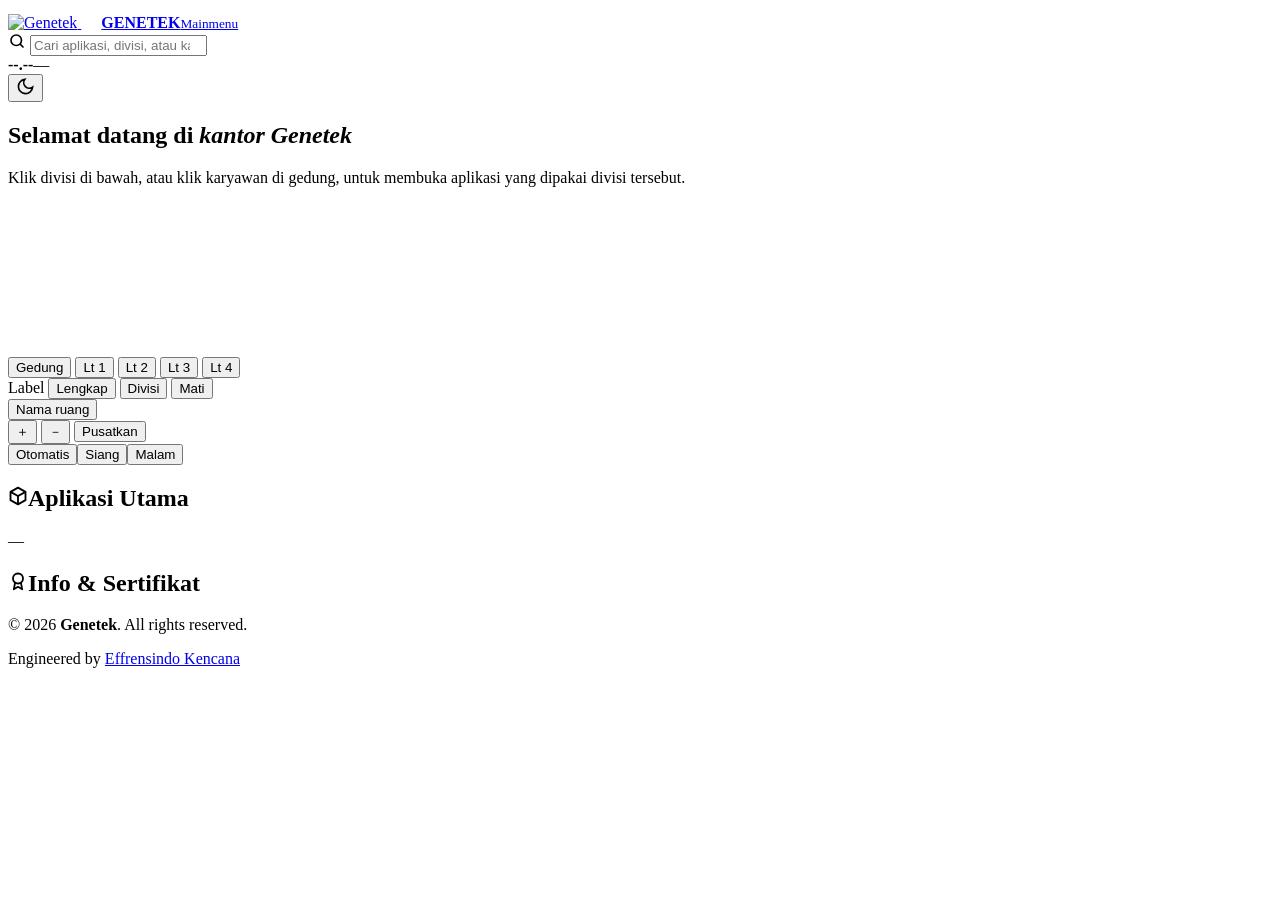
==== index.html @ 6c66f210 "Update index.html" ====
<!DOCTYPE html>
<html lang="id">
<head>
  <meta charset="UTF-8">
  <meta name="viewport" content="width=device-width, initial-scale=1, viewport-fit=cover">
  <title>Mainmenu Genetek</title>
  <script>try{var t=localStorage.getItem("gt-theme");if(t==="dark"||t==="light")document.documentElement.dataset.theme=t}catch(e){}</script>
  <link rel="preconnect" href="https://fonts.googleapis.com">
  <link rel="preconnect" href="https://fonts.gstatic.com" crossorigin>
  <link rel="stylesheet" href="https://fonts.googleapis.com/css2?family=Unbounded:wght@500;700&family=Manrope:wght@400;500;600;700;800&family=JetBrains+Mono:wght@500;700&display=swap">
  <link rel="stylesheet" href="/assets/app.css">
</head>
<body data-mode="public">
<div class="bgfx" aria-hidden="true"></div>
<header class="topbar">
  <div class="tbar">
    <a class="brand" id="brand" href="/" aria-label="Genetek">
      <span class="logo"><img src="https://i.imgur.com/XjT4AO0.png" alt="Genetek" onerror="document.getElementById('brand').classList.add('nologo')"></span>
      <span class="wm"><span class="mk"><svg width="20" height="20" viewBox="0 0 24 24" fill="none" stroke="#fff" stroke-width="2.4" stroke-linecap="round"><path d="M20 8.5A8.5 8.5 0 1 0 20.5 13H13"/></svg></span><span><b>GENETEK</b><small>Mainmenu</small></span></span>
    </a>
    <div class="search">
      <svg width="18" height="18" viewBox="0 0 24 24" fill="none" stroke="currentColor" stroke-width="2.2" stroke-linecap="round"><circle cx="11" cy="11" r="7"/><path d="m20 20-3.5-3.5"/></svg>
      <input id="gsearch" type="search" placeholder="Cari aplikasi, divisi, atau karyawan…" autocomplete="off" aria-label="Cari aplikasi, divisi, atau karyawan">
      <div class="sres" id="gres" hidden></div>
    </div>
    <div class="tools">
      <div class="clk"><b id="clockTime">--.--</b><span id="clockDay">—</span><i class="sun" id="sun"></i></div>
      <button class="tool" id="themeBtn" type="button" aria-label="Ganti mode gelap atau terang" title="Ganti mode gelap/terang"><svg width="19" height="19" viewBox="0 0 24 24" fill="none" stroke="currentColor" stroke-width="2.1" stroke-linecap="round"><path d="M21 12.8A9 9 0 1 1 11.2 3a7 7 0 0 0 9.8 9.8Z"/></svg></button>
    </div>
  </div>
</header>

<div class="wrap" id="top">
  <section class="hero">
    <div><h1>Selamat datang di <em>kantor Genetek</em></h1><p>Klik divisi di bawah, atau klik karyawan di gedung, untuk membuka aplikasi yang dipakai divisi tersebut.</p></div>
    <span class="mode" id="mode" hidden>Menghubungkan…</span>
  </section>

  <nav class="divbar" id="divbar" aria-label="Divisi dan aplikasinya"></nav>

  <div class="kpis" id="kpis"></div>

  <div class="main solo">
    <div class="stage" id="stage">
      <canvas id="cv" aria-label="Gedung kantor 4 lantai. Klik karyawan atau divisi untuk membuka aplikasinya."></canvas>
      <div class="hud tl">
        <div class="seg" role="group" aria-label="Lantai" id="floorSeg">
          <button data-view="out" aria-pressed="false">Gedung</button>
          <button data-view="0" aria-pressed="true">Lt 1</button>
          <button data-view="1" aria-pressed="false">Lt 2</button>
          <button data-view="2" aria-pressed="false">Lt 3</button>
          <button data-view="3" aria-pressed="false">Lt 4</button>
        </div>
        <span class="spacer"></span>
        <div class="seg" role="group" aria-label="Label di atas kepala" id="labelSeg">
          <span class="lbl">Label</span>
          <button data-lab="full" aria-pressed="true">Lengkap</button>
          <button data-lab="div" aria-pressed="false">Divisi</button>
          <button data-lab="off" aria-pressed="false">Mati</button>
        </div>
        <button class="hudbtn" id="plaqBtn" aria-pressed="true">Nama ruang</button>
      </div>
      <div class="follow" id="follow" hidden></div>
      <div class="hub" id="hub" hidden></div>
      <div class="hud bl">
        <button class="hudbtn" id="zin" aria-label="Perbesar">＋</button>
        <button class="hudbtn" id="zout" aria-label="Perkecil">－</button>
        <button class="hudbtn" id="zfit">Pusatkan</button>
        <span class="spacer"></span>
        <div class="seg" role="group" aria-label="Waktu" id="daySeg"><button data-day="auto" aria-pressed="true">Otomatis</button><button data-day="day" aria-pressed="false">Siang</button><button data-day="night" aria-pressed="false">Malam</button></div>
      </div>
      <div class="tip" id="tip" hidden></div>
    </div>

  </div>

  <section class="apps" id="apps">
    <div class="sec-head"><h2><span class="i"><svg width="20" height="20" viewBox="0 0 24 24" fill="none" stroke="currentColor" stroke-width="2.2" stroke-linejoin="round"><path d="m12 2 9 5v10l-9 5-9-5V7z"/><path d="m3 7 9 5 9-5M12 12v10"/></svg></span>Aplikasi Utama</h2><span class="count" id="appCount">—</span></div>
    <div class="afilter" id="afilter" role="group" aria-label="Saring aplikasi per divisi"></div>
    <div class="apps-grid" id="appsGrid"></div>
  </section>

  <section class="apps" aria-label="Info dan sertifikat">
    <div class="sec-head"><h2><span class="i"><svg width="20" height="20" viewBox="0 0 24 24" fill="none" stroke="currentColor" stroke-width="2.2" stroke-linecap="round" stroke-linejoin="round"><circle cx="12" cy="9" r="6"/><path d="m8.5 14-1.5 8 5-3 5 3-1.5-8"/></svg></span>Info & Sertifikat</h2></div>
    <div class="info" id="info"></div>
  </section>

  <footer>
    <p>&copy; 2026 <b>Genetek</b>. All rights reserved.</p>
    <p>Engineered by <a href="https://effrensindokencana.com" target="_blank" rel="noopener">Effrensindo Kencana</a></p>
  </footer>
</div>
<div class="toast" id="toast" hidden></div>

  <script type="module" src="/assets/firebase.js"></script>
  <script src="/assets/app.js" defer></script>
</body>
</html>
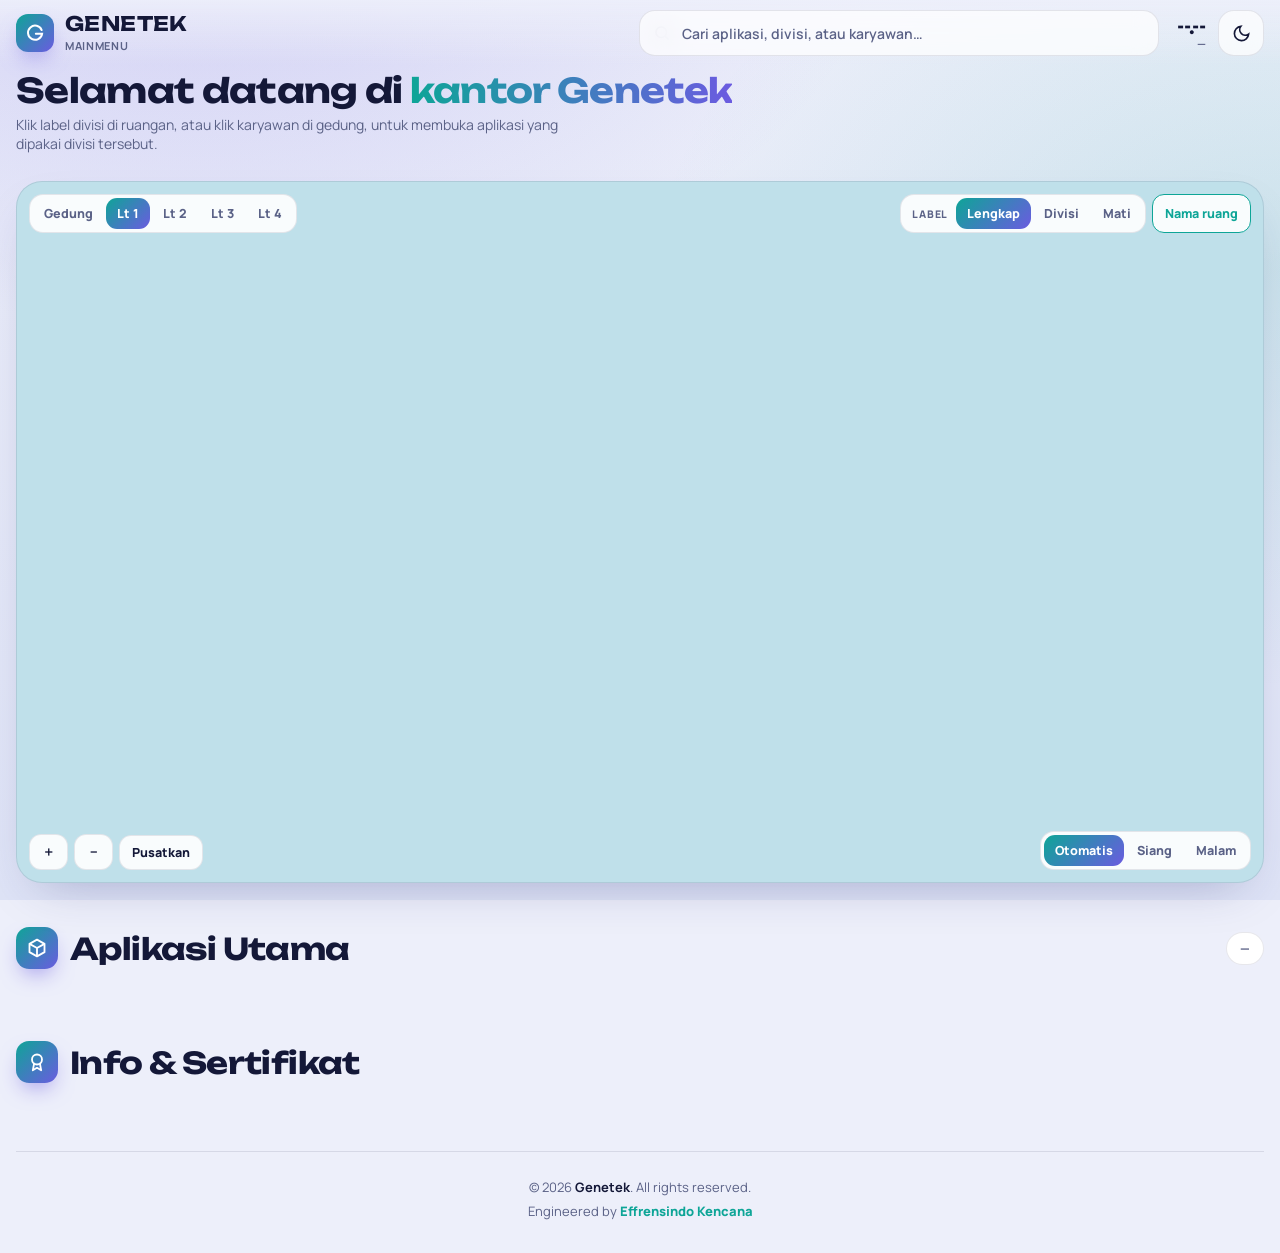
==== commit a85b86af: "Update index.html" ====
--- a/index.html
+++ b/index.html
@@ -32,11 +32,9 @@
 
 <div class="wrap" id="top">
   <section class="hero">
-    <div><h1>Selamat datang di <em>kantor Genetek</em></h1><p>Klik divisi di bawah, atau klik karyawan di gedung, untuk membuka aplikasi yang dipakai divisi tersebut.</p></div>
+    <div><h1>Selamat datang di <em>kantor Genetek</em></h1><p>Klik label divisi di ruangan, atau klik karyawan di gedung, untuk membuka aplikasi yang dipakai divisi tersebut.</p></div>
     <span class="mode" id="mode" hidden>Menghubungkan…</span>
   </section>
-
-  <nav class="divbar" id="divbar" aria-label="Divisi dan aplikasinya"></nav>
 
   <div class="kpis" id="kpis"></div>
 
--- a/assets/app.css
+++ b/assets/app.css
@@ -0,0 +1,282 @@
+/* Mainmenu Genetek — gaya bersama untuk / dan /admin.
+   Layout: Genetek main menu — sticky glass topbar, 3D office dashboard (stage + management panel), division app hub inside the stage, apps grouped by division, info cards, footer. Dark-first (Orbit theme). */
+:root{
+  --bg:#090D20; --bg-2:#10163A; --panel:#131937; --panel-2:#1C2348; --glass:rgba(255,255,255,.05); --glass-2:rgba(255,255,255,.08);
+  --line:rgba(255,255,255,.09); --ink:#EEF0FF; --muted:#99A0C8; --teal:#2BD9CA; --violet:#8F80FA;
+  --accent:#2BD9CA; --accent-ink:#04201d; --ok:#4cd98a; --warn:#f5b54a; --bad:#ff7a6b; --info:#7fa8ff;
+  --hud:rgba(19,25,55,.86); --shadow:0 24px 60px -24px rgba(0,0,0,.8);
+  --f-display:"Unbounded","Segoe UI",system-ui,sans-serif; --f-body:"Manrope","Segoe UI",system-ui,sans-serif; --f-mono:"JetBrains Mono",ui-monospace,Menlo,Consolas,monospace;
+  color-scheme:dark;
+}
+@media (prefers-color-scheme:light){:root:not([data-theme="dark"]){
+  --bg:#EDEFFA; --bg-2:#DEE3F6; --panel:#FFFFFF; --panel-2:#E7EAF7; --glass:rgba(255,255,255,.72); --glass-2:rgba(255,255,255,.9);
+  --line:rgba(20,24,60,.10); --ink:#141838; --muted:#5B6287; --teal:#0EA597; --violet:#6B5BE0;
+  --accent:#0EA597; --accent-ink:#ffffff; --ok:#2b8f4a; --warn:#b86f05; --bad:#c8402f; --info:#2f6fd6;
+  --hud:rgba(255,255,255,.9); --shadow:0 20px 50px -24px rgba(40,44,110,.35); color-scheme:light}}
+:root[data-theme="light"]{
+  --bg:#EDEFFA; --bg-2:#DEE3F6; --panel:#FFFFFF; --panel-2:#E7EAF7; --glass:rgba(255,255,255,.72); --glass-2:rgba(255,255,255,.9);
+  --line:rgba(20,24,60,.10); --ink:#141838; --muted:#5B6287; --teal:#0EA597; --violet:#6B5BE0;
+  --accent:#0EA597; --accent-ink:#ffffff; --ok:#2b8f4a; --warn:#b86f05; --bad:#c8402f; --info:#2f6fd6;
+  --hud:rgba(255,255,255,.9); --shadow:0 20px 50px -24px rgba(40,44,110,.35); color-scheme:light}
+*{box-sizing:border-box}
+html,body{margin:0}
+[hidden]{display:none!important}
+body{background:var(--bg);color:var(--ink);font-family:var(--f-body);font-size:14px;padding-inline:16px;padding-block:0 0}
+.bgfx{position:fixed;inset:0;z-index:-1;pointer-events:none;background:radial-gradient(1000px 600px at 15% -10%,color-mix(in srgb,var(--violet) 22%,transparent),transparent 70%),radial-gradient(900px 600px at 100% 30%,color-mix(in srgb,var(--teal) 14%,transparent),transparent 70%),linear-gradient(180deg,var(--bg),var(--bg-2))}
+.wrap{max-width:1440px;margin:0 auto;display:flex;flex-direction:column;gap:14px}
+button{font:inherit;color:inherit}
+:focus-visible{outline:2px solid var(--teal);outline-offset:3px}
+
+/* topbar */
+.topbar{position:sticky;top:env(safe-area-inset-top,0px);z-index:40;margin-inline:-16px;padding:10px 16px;background:linear-gradient(180deg,color-mix(in srgb,var(--bg) 92%,transparent),color-mix(in srgb,var(--bg) 0%,transparent))}
+.tbar{max-width:1440px;margin:0 auto;display:flex;align-items:center;gap:14px}
+.brand{display:flex;align-items:center;gap:11px;text-decoration:none;color:inherit;flex:none}
+.brand .mk{width:38px;height:38px;border-radius:12px;display:grid;place-items:center;background:linear-gradient(135deg,var(--teal),var(--violet));box-shadow:0 10px 24px -10px var(--violet)}
+.brand b{font-family:var(--f-display);font-weight:700;font-size:20px;letter-spacing:.02em;line-height:1}
+.brand small{display:block;font-size:11px;color:var(--muted);font-weight:700;letter-spacing:.06em;text-transform:uppercase;margin-top:3px}
+.search{position:relative;flex:1;max-width:520px;margin-left:auto}
+.search input{width:100%;height:46px;border-radius:16px;border:1px solid var(--line);background:var(--glass);backdrop-filter:blur(12px);-webkit-backdrop-filter:blur(12px);color:var(--ink);font:600 14px var(--f-body);padding:0 14px 0 42px}
+.search input::placeholder{color:var(--muted)}
+.search svg{position:absolute;left:14px;top:14px;color:var(--muted)}
+.sres{position:absolute;left:0;right:0;top:52px;background:var(--panel);border:1px solid var(--line);border-radius:18px;box-shadow:var(--shadow);padding:8px;max-height:min(70vh,460px);overflow:auto;z-index:50}
+.sres .grp{font:800 10.5px var(--f-body);letter-spacing:.08em;text-transform:uppercase;color:var(--muted);padding:8px 10px 4px}
+.sres a,.sres button{display:flex;align-items:center;gap:10px;width:100%;padding:9px 10px;border-radius:12px;text-decoration:none;color:var(--ink);background:transparent;border:0;cursor:pointer;text-align:left}
+.sres a:hover,.sres button:hover,.sres .on{background:var(--panel-2)}
+.sres .ic{width:30px;height:30px;border-radius:50%;display:grid;place-items:center;flex:none;color:#fff}
+.sres .t{font-weight:800;font-size:13.5px}.sres .d{font-size:12px;color:var(--muted)}
+.tools{display:flex;gap:8px;align-items:center;flex:none}
+.tool{width:46px;height:46px;border-radius:16px;border:1px solid var(--line);background:var(--glass);backdrop-filter:blur(12px);cursor:pointer;display:grid;place-items:center;transition:transform .3s cubic-bezier(.3,1.6,.5,1),border-color .3s,color .3s}
+.tool:hover{transform:translateY(-2px);border-color:var(--teal);color:var(--teal)}
+.clk{display:flex;flex-direction:column;align-items:flex-end;line-height:1.1;padding:0 4px}
+.clk b{font-family:var(--f-display);font-weight:500;font-size:20px;font-variant-numeric:tabular-nums;letter-spacing:-.01em}
+.clk span{font-size:11.5px;color:var(--muted);font-weight:700}
+.clk .sun{display:none}
+@media (max-width:760px){.clk{display:none}.brand small{display:none}.search{max-width:none}}
+@media (max-width:480px){.brand b{display:none}}
+
+/* hero line */
+.hero{display:flex;align-items:flex-end;justify-content:space-between;gap:12px;flex-wrap:wrap;padding-top:6px}
+.hero h1{font-family:var(--f-display);font-weight:700;font-size:clamp(22px,3vw,34px);letter-spacing:-.02em;margin:0;line-height:1.1;text-wrap:balance}
+.hero h1 em{font-style:normal;background:linear-gradient(90deg,var(--teal),var(--violet));-webkit-background-clip:text;background-clip:text;color:transparent}
+.hero p{margin:6px 0 0;color:var(--muted);font-size:14px;max-width:62ch}
+.mode{font-size:12px;color:var(--muted);padding:6px 12px;border-radius:999px;border:1px dashed var(--line);font-weight:700}
+
+/* division bar */
+.divbar{display:flex;gap:8px;overflow-x:auto;padding:2px 2px 6px;scrollbar-width:thin}
+@media (min-width:900px){.divbar{flex-wrap:wrap;overflow:visible}}
+.dchip{--c:#888;flex:none;display:flex;align-items:center;gap:10px;padding:8px 14px 8px 8px;border-radius:16px;border:1px solid var(--line);background:var(--glass);backdrop-filter:blur(10px);cursor:pointer;text-align:left;transition:transform .3s cubic-bezier(.3,1.6,.5,1),border-color .3s,background .3s}
+.dchip:hover{transform:translateY(-2px);border-color:var(--c)}
+.dchip[aria-pressed="true"]{border-color:var(--c);background:color-mix(in srgb,var(--c) 18%,var(--panel))}
+.dchip .ic{width:34px;height:34px;border-radius:11px;display:grid;place-items:center;background:var(--c);color:#fff;font:800 12px var(--f-body)}
+.dchip b{display:block;font-weight:800;font-size:13.5px;white-space:nowrap}
+.dchip small{display:block;font-size:11.5px;color:var(--muted);font-weight:700;white-space:nowrap}
+
+/* KPI */
+.kpis{display:grid;grid-template-columns:repeat(6,minmax(0,1fr));gap:10px}
+@media (max-width:1000px){.kpis{grid-template-columns:repeat(3,minmax(0,1fr))}}
+.kpi{background:var(--glass);backdrop-filter:blur(12px);border:1px solid var(--line);border-radius:18px;padding:10px 14px;display:flex;flex-direction:column;gap:2px;min-width:0}
+.kpi b{font-family:var(--f-display);font-weight:500;font-size:22px;line-height:1.1;font-variant-numeric:tabular-nums}
+.kpi span{font-size:10.5px;text-transform:uppercase;letter-spacing:.07em;color:var(--muted);font-weight:800}
+.kpi small{font-size:11.5px;color:var(--muted);white-space:nowrap;overflow:hidden;text-overflow:ellipsis}
+.kpi .dots{display:flex;gap:8px;font-size:11.5px;color:var(--muted);flex-wrap:wrap;font-weight:700}
+.kpi .dots i{width:8px;height:8px;border-radius:50%;display:inline-block;margin-right:3px}
+
+/* main */
+.main{display:grid;grid-template-columns:minmax(0,1fr) 390px;gap:14px;align-items:start}
+@media (max-width:1060px){.main{grid-template-columns:minmax(0,1fr)}}
+.stage{position:relative;border-radius:26px;overflow:hidden;background:#bfe0ea;border:1px solid var(--line);height:760px;min-width:0;box-shadow:var(--shadow)}
+@media (max-width:1060px){.stage{height:580px}}
+@media (max-width:520px){.stage{height:520px}}
+canvas{display:block;width:100%;height:100%;touch-action:none;cursor:grab}
+canvas.drag{cursor:grabbing}
+canvas.pt{cursor:pointer}
+.hud{position:absolute;display:flex;gap:6px;flex-wrap:wrap;pointer-events:none}
+.hud > *{pointer-events:auto}
+.hud.tl{left:12px;top:12px;right:12px}
+.hud.bl{left:12px;bottom:12px;right:12px;align-items:flex-end}
+.seg{display:inline-flex;background:var(--hud);border:1px solid var(--line);border-radius:14px;padding:3px;gap:2px;backdrop-filter:blur(10px)}
+.seg button{font:800 12.5px var(--f-body);color:var(--muted);background:transparent;border:0;border-radius:11px;padding:7px 11px;cursor:pointer;white-space:nowrap}
+.seg button[aria-pressed="true"]{background:linear-gradient(135deg,var(--teal),var(--violet));color:#fff}
+.seg button:hover:not([aria-pressed="true"]){color:var(--ink)}
+.seg .lbl{font:800 10.5px var(--f-body);text-transform:uppercase;letter-spacing:.07em;color:var(--muted);align-self:center;padding:0 6px 0 8px}
+.hudbtn{font:800 12.5px var(--f-body);background:var(--hud);color:var(--ink);border:1px solid var(--line);border-radius:12px;padding:8px 12px;cursor:pointer;backdrop-filter:blur(10px)}
+.hudbtn:hover{border-color:var(--teal)}
+#plaqBtn[aria-pressed="false"]{color:var(--muted)}#plaqBtn[aria-pressed="true"]{border-color:var(--teal);color:var(--teal)}
+.spacer{flex:1}
+.tip{position:absolute;pointer-events:none;background:var(--panel);color:var(--ink);border:1px solid var(--line);border-radius:14px;padding:9px 11px;font-size:12.5px;box-shadow:var(--shadow);max-width:260px;z-index:3;line-height:1.45}
+.tip b{font-family:var(--f-display);font-weight:500;font-size:14px}
+.tip .act{display:inline-flex;align-items:center;gap:5px;margin-top:3px;font-weight:700}
+.follow{position:absolute;right:12px;top:62px;background:var(--hud);border:1px solid var(--line);border-radius:14px;padding:7px 8px 7px 12px;font-size:12.5px;display:flex;gap:8px;align-items:center;max-width:calc(100% - 24px);backdrop-filter:blur(10px)}
+@media (max-width:640px){.hud .seg button{padding:6px 8px;font-size:12px}.seg .lbl{display:none}}
+
+/* division hub (app menu inside the 3D stage) */
+.hub{--c:#2BD9CA;position:absolute;left:50%;bottom:64px;transform:translateX(-50%);width:min(620px,calc(100% - 24px));max-height:calc(100% - 140px);overflow:auto;z-index:4;
+  background:color-mix(in srgb,var(--panel) 92%,transparent);backdrop-filter:blur(18px);-webkit-backdrop-filter:blur(18px);border:1px solid var(--line);border-radius:24px;box-shadow:var(--shadow);padding:16px;animation:hubIn .45s cubic-bezier(.2,.9,.2,1) both}
+@keyframes hubIn{from{opacity:0;transform:translate(-50%,24px) scale(.97)}}
+.hub::before{content:"";position:absolute;inset:0 0 auto 0;height:4px;background:linear-gradient(90deg,var(--c),color-mix(in srgb,var(--c) 30%,var(--violet)))}
+.hub-head{display:flex;align-items:center;gap:12px}
+.hub-head .big{width:48px;height:48px;border-radius:15px;display:grid;place-items:center;background:var(--c);color:#fff;font:800 14px var(--f-body);box-shadow:0 10px 24px -10px var(--c);flex:none}
+.hub-head h3{margin:0;font-family:var(--f-display);font-weight:700;font-size:20px;letter-spacing:-.01em}
+.hub-head .eb{font:800 10.5px var(--f-body);letter-spacing:.08em;text-transform:uppercase;color:var(--muted)}
+.hub-head .meta{margin-top:2px}
+.hub-head .x{margin-left:auto}
+.hub-person{display:flex;align-items:center;gap:10px;margin-top:12px;padding:10px 12px;border-radius:16px;background:var(--panel-2)}
+.hub-person > div{min-width:0;flex:1}
+.hub-apps{display:grid;grid-template-columns:repeat(auto-fill,minmax(250px,1fr));gap:10px;margin-top:14px}
+.happ{--c:#888;display:flex;align-items:center;gap:12px;padding:12px;border-radius:18px;border:1px solid var(--line);background:var(--glass-2);text-decoration:none;color:var(--ink);transition:transform .3s cubic-bezier(.3,1.6,.5,1),border-color .3s,background .3s}
+.happ:hover{transform:translateY(-2px);border-color:var(--c);background:color-mix(in srgb,var(--c) 12%,var(--panel))}
+.happ .ic{width:46px;height:46px;border-radius:50%;display:grid;place-items:center;flex:none;color:var(--c);background:color-mix(in srgb,var(--c) 16%,var(--panel));box-shadow:0 8px 18px -10px var(--c)}
+.happ > div{min-width:0;flex:1}
+.happ b{display:block;font-family:var(--f-display);font-weight:500;font-size:14px;line-height:1.2}
+.happ small{display:block;font-size:12.5px;color:var(--muted);line-height:1.4;margin-top:3px;display:-webkit-box;-webkit-line-clamp:2;-webkit-box-orient:vertical;overflow:hidden}
+.happ .go{width:32px;height:32px;border-radius:50%;display:grid;place-items:center;background:var(--panel-2);color:var(--c);flex:none;transition:transform .4s cubic-bezier(.3,1.6,.5,1)}
+.happ:hover .go{transform:rotate(-45deg);background:var(--c);color:#fff}
+.hub-foot{display:flex;gap:8px;flex-wrap:wrap;margin-top:12px;align-items:center}
+.hub-empty{margin-top:12px;font-size:13px;color:var(--muted);line-height:1.5}
+@media (max-width:520px){.hub{bottom:58px;padding:13px}.hub-apps{grid-template-columns:1fr}}
+
+/* management panel */
+.panel{background:var(--glass);backdrop-filter:blur(14px);-webkit-backdrop-filter:blur(14px);border:1px solid var(--line);border-radius:26px;display:flex;flex-direction:column;min-width:0;overflow:hidden;box-shadow:var(--shadow)}
+.tabs{display:flex;gap:2px;padding:8px 8px 0;border-bottom:1px solid var(--line);overflow-x:auto}
+.tab{flex:1;font:800 13px var(--f-body);padding:9px 6px 8px;border:0;background:transparent;color:var(--muted);cursor:pointer;border-bottom:3px solid transparent;white-space:nowrap}
+.tab[aria-selected="true"]{color:var(--ink);border-bottom-color:var(--teal)}
+.tabbody{padding:12px;display:flex;flex-direction:column;gap:10px;max-height:700px;overflow:auto}
+@media (max-width:1060px){.tabbody{max-height:none}}
+.note{font-size:13px;color:var(--muted);background:var(--panel-2);border-radius:14px;padding:10px 12px;line-height:1.5}
+.note b{color:var(--ink)}
+.note .acts{margin-top:8px}
+.sec{font:800 11px var(--f-body);text-transform:uppercase;letter-spacing:.08em;color:var(--muted);margin-top:4px;display:flex;justify-content:space-between;align-items:center;gap:8px}
+.card{border:1px solid var(--line);border-radius:16px;padding:10px 12px;display:flex;flex-direction:column;gap:5px;background:var(--panel)}
+.card.click{cursor:pointer;text-align:left;font:inherit;color:inherit;width:100%}
+.card.click:hover{border-color:color-mix(in srgb,var(--teal) 50%,var(--line))}
+.card.sel{border-color:var(--teal);box-shadow:0 0 0 2px color-mix(in srgb,var(--teal) 25%,transparent)}
+.card .top{display:flex;justify-content:space-between;gap:8px;align-items:center}
+.card h3{margin:0;font:700 14px/1.25 var(--f-body);min-width:0;overflow-wrap:anywhere;display:flex;align-items:center;gap:7px}
+.meta{font-size:12.5px;color:var(--muted);line-height:1.45}
+.meta b{color:var(--ink);font-weight:700}
+.pill{font:800 10.5px var(--f-body);text-transform:uppercase;letter-spacing:.05em;padding:3px 8px;border-radius:999px;white-space:nowrap;flex:none;display:inline-flex;align-items:center;gap:4px;background:var(--panel-2);color:var(--muted)}
+.divpill{font:800 11px var(--f-body);padding:3px 9px;border-radius:999px;color:#fff;white-space:nowrap;display:inline-block;max-width:100%;overflow:hidden;text-overflow:ellipsis}
+.sw{width:10px;height:10px;border-radius:3px;display:inline-block;flex:none}
+.dot{width:8px;height:8px;border-radius:50%;display:inline-block;flex:none}
+.bar{height:6px;border-radius:6px;background:var(--panel-2);overflow:hidden}
+.bar i{display:block;height:100%;border-radius:6px}
+.row{display:flex;align-items:center;justify-content:space-between;gap:8px;flex-wrap:wrap}
+.acts{display:flex;gap:6px;flex-wrap:wrap}
+.btn{font:800 13px var(--f-body);border-radius:12px;padding:8px 13px;border:1px solid var(--line);background:var(--panel);color:var(--ink);cursor:pointer}
+.btn:hover{border-color:var(--teal)}
+.btn.primary{background:linear-gradient(135deg,#14B8A6,#059669);color:#fff;border-color:transparent;box-shadow:0 10px 24px -12px rgba(20,184,166,.8)}
+.btn.danger{color:var(--bad)}
+.btn.armed{background:var(--bad);color:#fff;border-color:var(--bad)}
+.btn.sm{padding:5px 10px;font-size:12px}
+.btn.wide{width:100%}
+.btn:disabled{opacity:.5;cursor:not-allowed}
+.form{display:flex;flex-direction:column;gap:10px}
+label{display:flex;flex-direction:column;gap:4px;font-weight:700;font-size:13px;min-width:0}
+label small{font-weight:500;color:var(--muted)}
+input,select{font:500 14px var(--f-body);padding:9px 11px;border-radius:12px;border:1px solid var(--line);background:var(--panel-2);color:var(--ink);width:100%;min-width:0}
+.two{display:grid;grid-template-columns:1fr 1fr;gap:10px}
+@media (max-width:420px){.two{grid-template-columns:1fr}}
+.tbl{overflow-x:auto;border:1px solid var(--line);border-radius:14px}
+table{border-collapse:collapse;width:100%;font-size:12.5px}
+th,td{padding:8px;text-align:left;border-bottom:1px solid var(--line);white-space:nowrap}
+th{font-size:10.5px;text-transform:uppercase;letter-spacing:.06em;color:var(--muted);background:var(--panel-2)}
+td.num,th.num{text-align:right;font-family:var(--f-mono);font-variant-numeric:tabular-nums}
+tr.click{cursor:pointer}
+tr.click:hover td{background:var(--panel-2)}
+tr:last-child td{border-bottom:0}
+.filters{display:flex;gap:6px;flex-wrap:wrap}
+.filters input{flex:1 1 160px}
+.filters select{flex:1 1 120px;width:auto}
+.drawer{border-bottom:1px solid var(--line);padding:12px;background:var(--panel-2);display:flex;flex-direction:column;gap:9px}
+.drawer h3{margin:0;font:700 18px/1.25 var(--f-display);letter-spacing:-.01em;overflow-wrap:anywhere}
+.x{border:0;background:transparent;color:var(--muted);font:700 22px var(--f-body);cursor:pointer;line-height:1;padding:2px 8px;border-radius:10px}
+.x:hover{color:var(--ink);background:var(--panel-2)}
+.kinds{display:grid;grid-template-columns:repeat(4,1fr);gap:6px}
+@media (max-width:420px){.kinds{grid-template-columns:repeat(2,1fr)}}
+.kinds button{font:700 12px var(--f-body);padding:8px 4px 7px;border-radius:12px;border:1px solid var(--line);background:var(--panel);color:var(--ink);cursor:pointer;display:flex;flex-direction:column;align-items:center;gap:4px}
+.kinds button[aria-pressed="true"]{border-color:var(--teal);background:color-mix(in srgb,var(--teal) 16%,var(--panel))}
+.swatches{display:flex;gap:6px;flex-wrap:wrap}
+.swatches button{width:26px;height:26px;border-radius:8px;border:2px solid transparent;cursor:pointer}
+.swatches button[aria-pressed="true"]{border-color:var(--ink);box-shadow:0 0 0 2px var(--panel) inset}
+.plist{display:flex;flex-direction:column;gap:0}
+.prow{display:grid;grid-template-columns:auto 1fr auto;gap:10px;align-items:center;padding:8px 6px;border-bottom:1px dashed var(--line);cursor:pointer;border-radius:10px;background:transparent;border-left:0;border-right:0;border-top:0;font:inherit;color:inherit;text-align:left;width:100%}
+.prow:hover{background:var(--panel-2)}
+.prow.sel{background:color-mix(in srgb,var(--teal) 14%,transparent)}
+.prow:last-child{border-bottom:0}
+.av{width:32px;height:32px;border-radius:50%;display:grid;place-items:center;color:#fff;font:800 12px var(--f-body);flex:none}
+.prow .nm{font-weight:800;font-size:13.5px;overflow:hidden;text-overflow:ellipsis;white-space:nowrap}
+.prow .sb{font-size:12px;color:var(--muted);overflow:hidden;text-overflow:ellipsis;white-space:nowrap}
+.prow > div{min-width:0}
+.loc{font:500 11px var(--f-mono);color:var(--muted);white-space:nowrap}
+.toast{position:fixed;left:50%;bottom:calc(20px + env(safe-area-inset-bottom,0px));transform:translateX(-50%);background:var(--ink);color:var(--bg);padding:11px 16px;border-radius:14px;font-weight:800;font-size:13px;z-index:60;max-width:calc(100% - 32px)}
+.empty{text-align:center;padding:16px 10px;color:var(--muted);font-size:13px}
+.kv{display:grid;grid-template-columns:auto 1fr;gap:4px 12px;font-size:13px}
+.kv span{color:var(--muted)}
+.kv b{font-weight:700;overflow-wrap:anywhere}
+
+/* apps section (bento) */
+.apps{margin-top:30px}
+.sec-head{display:flex;align-items:center;justify-content:space-between;gap:12px;margin-bottom:14px;flex-wrap:wrap}
+.sec-head h2{margin:0;font-family:var(--f-display);font-weight:700;font-size:clamp(22px,2.6vw,30px);letter-spacing:-.02em;display:flex;align-items:center;gap:12px}
+.sec-head h2 .i{width:42px;height:42px;border-radius:13px;display:grid;place-items:center;color:#fff;background:linear-gradient(135deg,var(--teal),var(--violet));box-shadow:0 10px 24px -10px var(--violet)}
+.count{white-space:nowrap;padding:7px 13px;border-radius:999px;background:var(--panel);border:1px solid var(--line);font-weight:800;font-size:12.5px;color:var(--muted)}
+.afilter{display:flex;gap:6px;flex-wrap:wrap;margin-bottom:14px}
+.afilter button{--c:var(--teal);font:800 12.5px var(--f-body);padding:7px 12px;border-radius:999px;border:1px solid var(--line);background:var(--glass);color:var(--muted);cursor:pointer;display:inline-flex;align-items:center;gap:6px}
+.afilter button i{width:8px;height:8px;border-radius:50%;background:var(--c)}
+.afilter button[aria-pressed="true"]{color:var(--ink);border-color:var(--c);background:color-mix(in srgb,var(--c) 16%,var(--panel))}
+.apps-grid{display:grid;grid-template-columns:repeat(auto-fill,minmax(250px,1fr));gap:16px;perspective:1200px}
+.app{--c:#888;--rx:0deg;--ry:0deg;position:relative;display:flex;flex-direction:column;border-radius:24px;background:var(--panel);box-shadow:var(--shadow);border:1px solid var(--line);transform:rotateX(var(--rx)) rotateY(var(--ry));transform-style:preserve-3d;transition:transform .5s cubic-bezier(.2,.9,.2,1),box-shadow .4s}
+.app-top{position:relative;height:104px;margin:8px 8px 0;border-radius:18px;overflow:hidden;background:color-mix(in srgb,var(--c) 18%,var(--panel));display:flex;align-items:center;justify-content:space-between;padding:0 16px}
+.app-top .ghost{position:absolute;right:-10px;bottom:-24px;color:var(--c);opacity:.18;transform:rotate(-14deg);transition:transform .7s cubic-bezier(.2,.9,.2,1),opacity .4s}
+.app:hover .ghost{transform:rotate(0) scale(1.1);opacity:.28}
+.app-ic{position:relative;width:54px;height:54px;border-radius:50%;background:var(--panel);color:var(--c);display:grid;place-items:center;box-shadow:0 8px 20px -8px color-mix(in srgb,var(--c) 70%,transparent);transform:translateZ(30px)}
+.app-div{position:relative;font:800 10.5px var(--f-body);letter-spacing:.06em;text-transform:uppercase;padding:4px 9px;border-radius:999px;background:var(--panel);color:var(--ink);display:inline-flex;gap:6px;align-items:center;align-self:flex-start;margin-top:12px}
+.app-div i{width:7px;height:7px;border-radius:50%;background:var(--dc)}
+.app-body{padding:14px 18px 4px;flex:1}
+.app-body h4{margin:0 0 6px;font-family:var(--f-display);font-weight:500;font-size:15.5px;line-height:1.2}
+.app-body p{margin:0;font-size:13.5px;line-height:1.55;color:var(--muted)}
+.app-go{margin:12px 16px 16px;display:flex;align-items:center;justify-content:space-between;padding:6px 6px 6px 14px;border-radius:999px;background:var(--panel-2);text-decoration:none;font-weight:800;font-size:13.5px;color:var(--ink);transition:background .3s,color .3s}
+.app-go::after{content:"";position:absolute;inset:0;border-radius:24px}
+.app-go .ci{width:30px;height:30px;border-radius:50%;display:grid;place-items:center;background:var(--panel);color:var(--c);transition:transform .4s cubic-bezier(.3,1.6,.5,1)}
+.app:hover .app-go{background:var(--c);color:#fff}
+.app:hover .app-go .ci{transform:rotate(-45deg)}
+.app:has(.app-go:focus-visible){outline:2px solid var(--teal);outline-offset:3px}
+
+/* info cards */
+.info{display:grid;grid-template-columns:repeat(auto-fill,minmax(260px,1fr));gap:14px}
+.icard{position:relative;overflow:hidden;border-radius:22px;padding:18px;color:#fff;min-height:170px;display:flex;flex-direction:column;justify-content:flex-end;gap:8px;text-decoration:none;border:1px solid rgba(255,255,255,.08)}
+.icard.feature{background:radial-gradient(400px 200px at 90% 0%,rgba(43,217,202,.45),transparent 70%),linear-gradient(160deg,#0f1a3d,#0b1030)}
+.icard.cert{background:radial-gradient(400px 200px at 90% 0%,rgba(143,128,250,.5),transparent 70%),linear-gradient(160deg,#16133d,#0b1030)}
+.icard .tag{align-self:flex-start;font:800 11.5px var(--f-body);padding:5px 10px;border-radius:999px;border:1px solid rgba(255,255,255,.25);background:rgba(255,255,255,.08)}
+.icard h4{margin:0;font-family:var(--f-display);font-weight:700;font-size:17px;line-height:1.2}
+.icard p{margin:0;font-size:13px;color:rgba(230,233,255,.78);line-height:1.5}
+.icard .cta{display:inline-flex;gap:8px;align-items:center;font-weight:800;font-size:13px;color:#7FF0E5}
+.icard.cert .cta{color:#D7CCFF}
+.icard .bg{position:absolute;right:-10px;top:-10px;opacity:.16}
+footer{margin-top:40px;padding:24px 0 30px;text-align:center;font-size:13px;color:var(--muted);line-height:1.8;border-top:1px solid var(--line)}
+footer p{margin:0}footer b{color:var(--ink)}footer a{color:var(--teal);font-weight:800;text-decoration:none}
+@media (prefers-reduced-motion:reduce){*,*::before,*::after{animation-duration:.01ms!important;transition-duration:.01ms!important}}
+
+/* logo */
+.brand .logo{display:block;line-height:0}
+.brand .logo img{height:34px;width:auto;display:block}
+.brand .wm{display:none;align-items:center;gap:11px}
+.brand.nologo .logo{display:none}.brand.nologo .wm{display:flex}
+.badge-admin{font:800 10.5px var(--f-body);letter-spacing:.08em;text-transform:uppercase;padding:5px 10px;border-radius:999px;background:linear-gradient(135deg,var(--teal),var(--violet));color:#fff;white-space:nowrap}
+.who{font-size:12px;color:var(--muted);font-weight:700;max-width:200px;overflow:hidden;text-overflow:ellipsis;white-space:nowrap}
+@media (max-width:760px){.who{display:none}}
+.main.solo{grid-template-columns:minmax(0,1fr)}
+.main.solo .stage{height:min(78vh,800px);min-height:480px}
+/* info card dengan gambar */
+.icard img{position:absolute;inset:0;width:100%;height:100%;object-fit:cover;opacity:.55}
+.icard .shade{position:absolute;inset:0;background:linear-gradient(200deg,rgba(9,13,32,.1),rgba(9,13,32,.6) 45%,rgba(9,13,32,.95))}
+.icard>.tag,.icard>h4,.icard>p,.icard>.cta{position:relative}
+code{font-family:var(--f-mono);font-size:12px;background:var(--panel-2);padding:1px 5px;border-radius:6px}
+/* gerbang login admin */
+.gate{position:fixed;inset:0;z-index:90;display:grid;place-items:center;padding:16px;background:color-mix(in srgb,var(--bg) 70%,transparent);backdrop-filter:blur(16px);-webkit-backdrop-filter:blur(16px)}
+.gate-card{width:min(420px,100%);background:var(--panel);border:1px solid var(--line);border-radius:26px;box-shadow:var(--shadow);padding:26px;display:flex;flex-direction:column;gap:14px;position:relative;overflow:hidden}
+.gate-card::before{content:"";position:absolute;inset:0 0 auto 0;height:4px;background:linear-gradient(90deg,var(--teal),var(--violet))}
+.gate-card h1{font-family:var(--f-display);font-weight:700;font-size:22px;margin:0;letter-spacing:-.01em}
+.gate-card p{margin:0;color:var(--muted);font-size:13.5px;line-height:1.5}
+.gate-err{min-height:18px;font-size:13px;font-weight:700;color:var(--warn)}
+.linkbtn{background:none;border:0;color:var(--teal);font-weight:800;cursor:pointer;padding:0;align-self:flex-start}
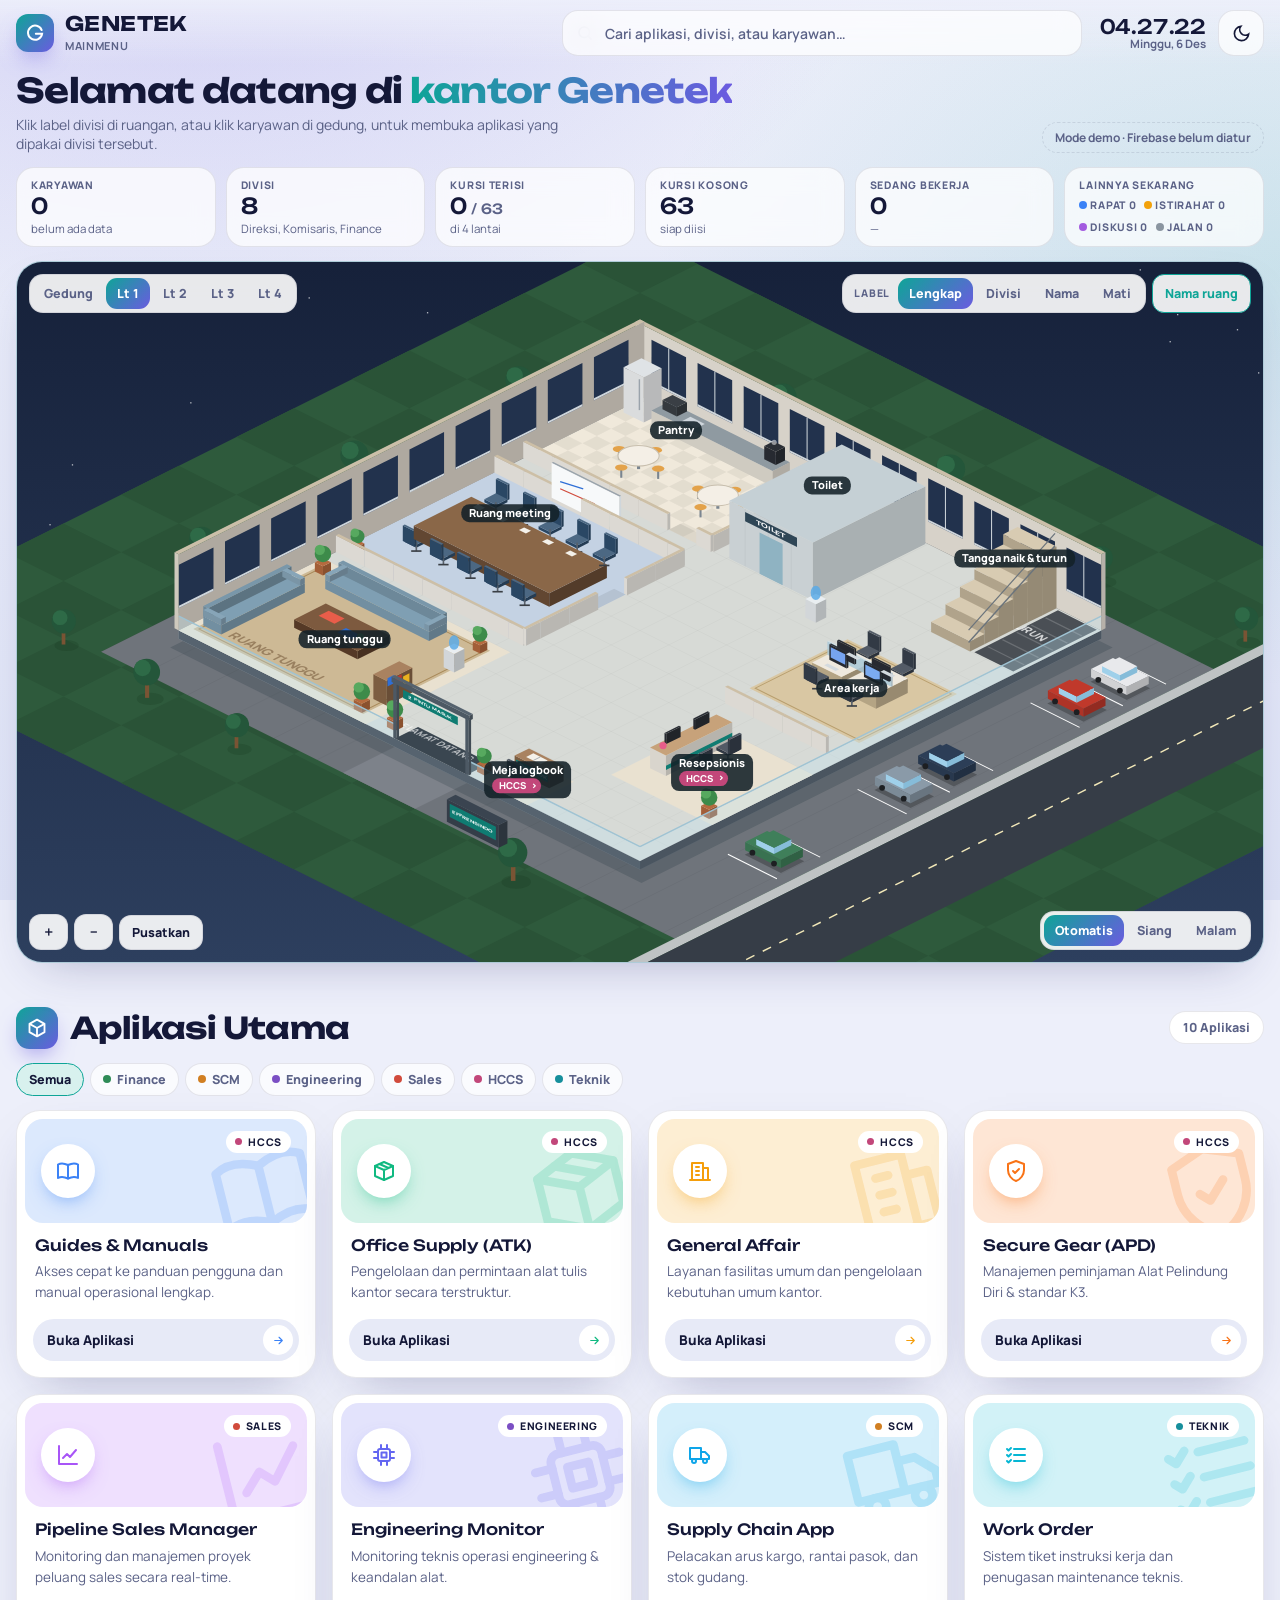
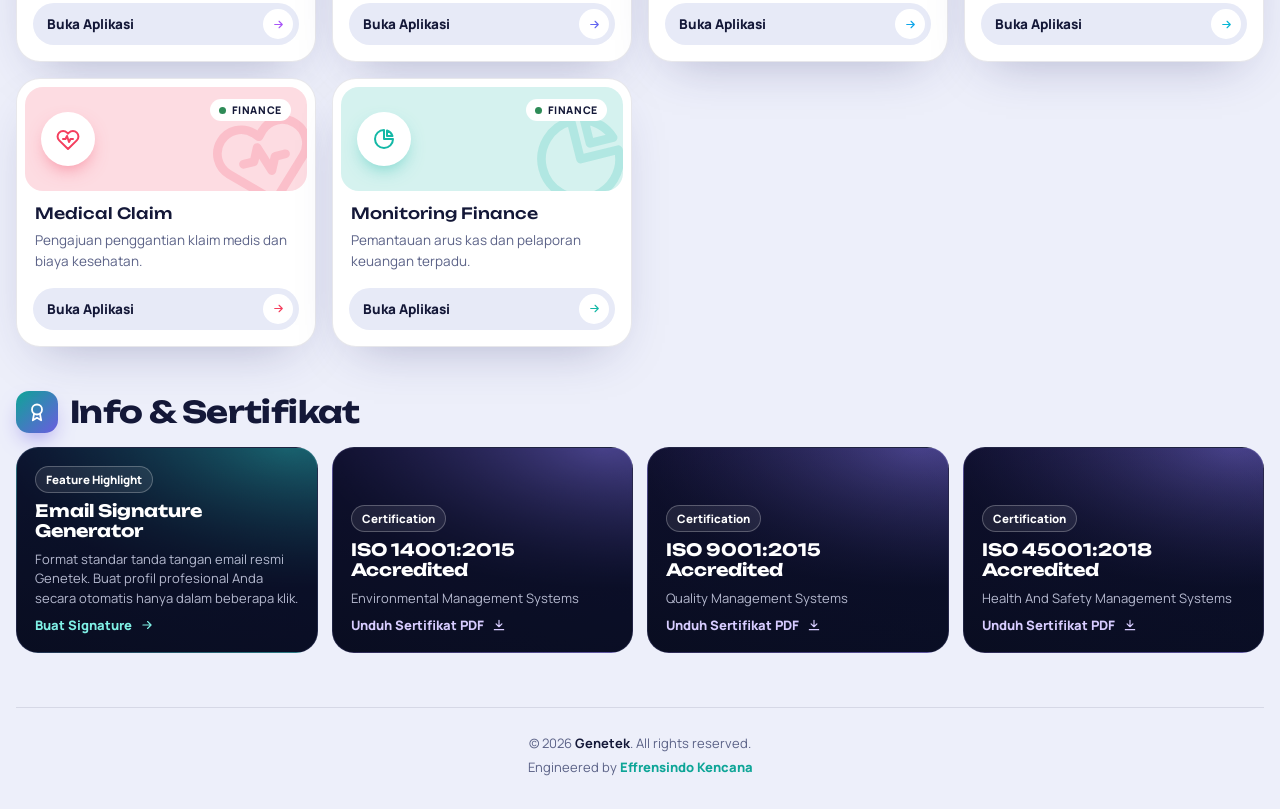
==== commit 8800f0e5: "Update index.html" ====
--- a/index.html
+++ b/index.html
@@ -54,6 +54,7 @@
           <span class="lbl">Label</span>
           <button data-lab="full" aria-pressed="true">Lengkap</button>
           <button data-lab="div" aria-pressed="false">Divisi</button>
+          <button data-lab="name" aria-pressed="false">Nama</button>
           <button data-lab="off" aria-pressed="false">Mati</button>
         </div>
         <button class="hudbtn" id="plaqBtn" aria-pressed="true">Nama ruang</button>
--- a/assets/app.css
+++ b/assets/app.css
@@ -280,3 +280,5 @@
 .gate-card p{margin:0;color:var(--muted);font-size:13.5px;line-height:1.5}
 .gate-err{min-height:18px;font-size:13px;font-weight:700;color:var(--warn)}
 .linkbtn{background:none;border:0;color:var(--teal);font-weight:800;cursor:pointer;padding:0;align-self:flex-start}
+.kinds button span{font-size:11px;line-height:1.15;text-align:center}
+.kinds button:disabled{opacity:.4;cursor:not-allowed}
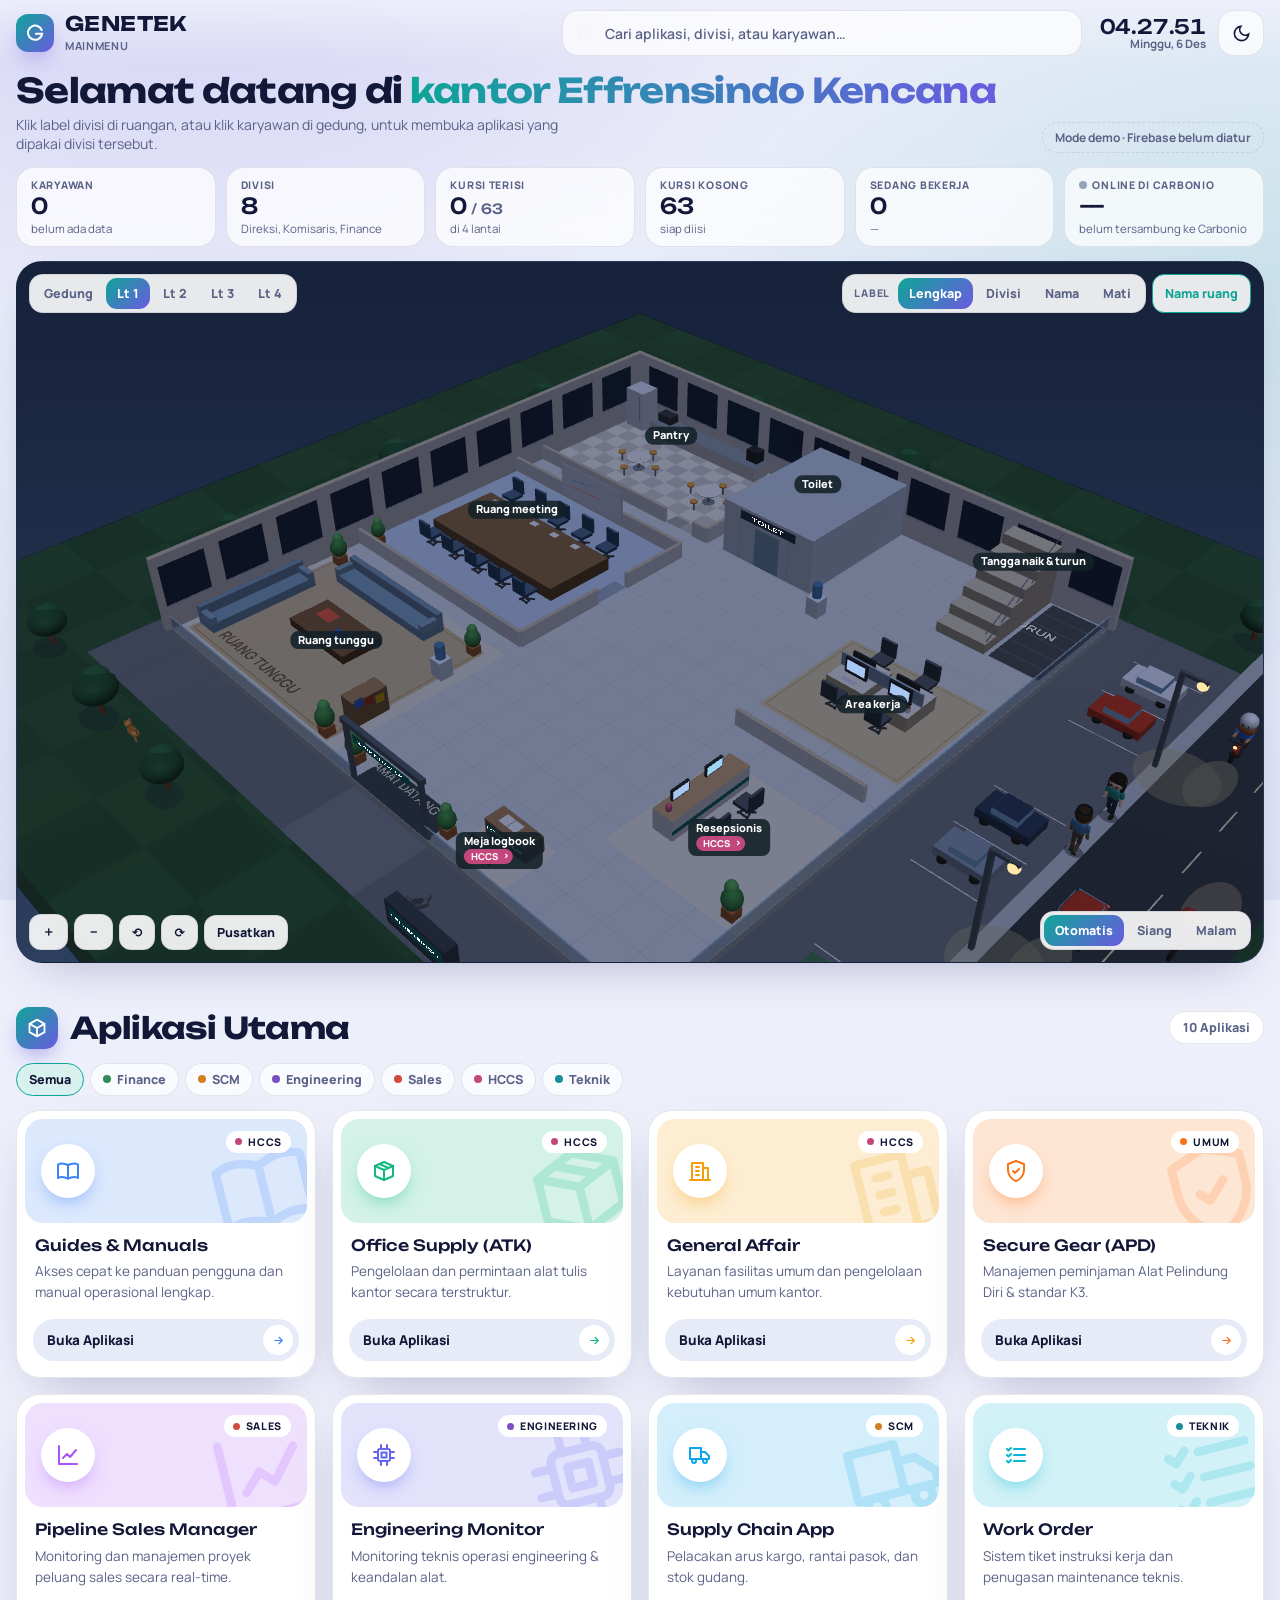
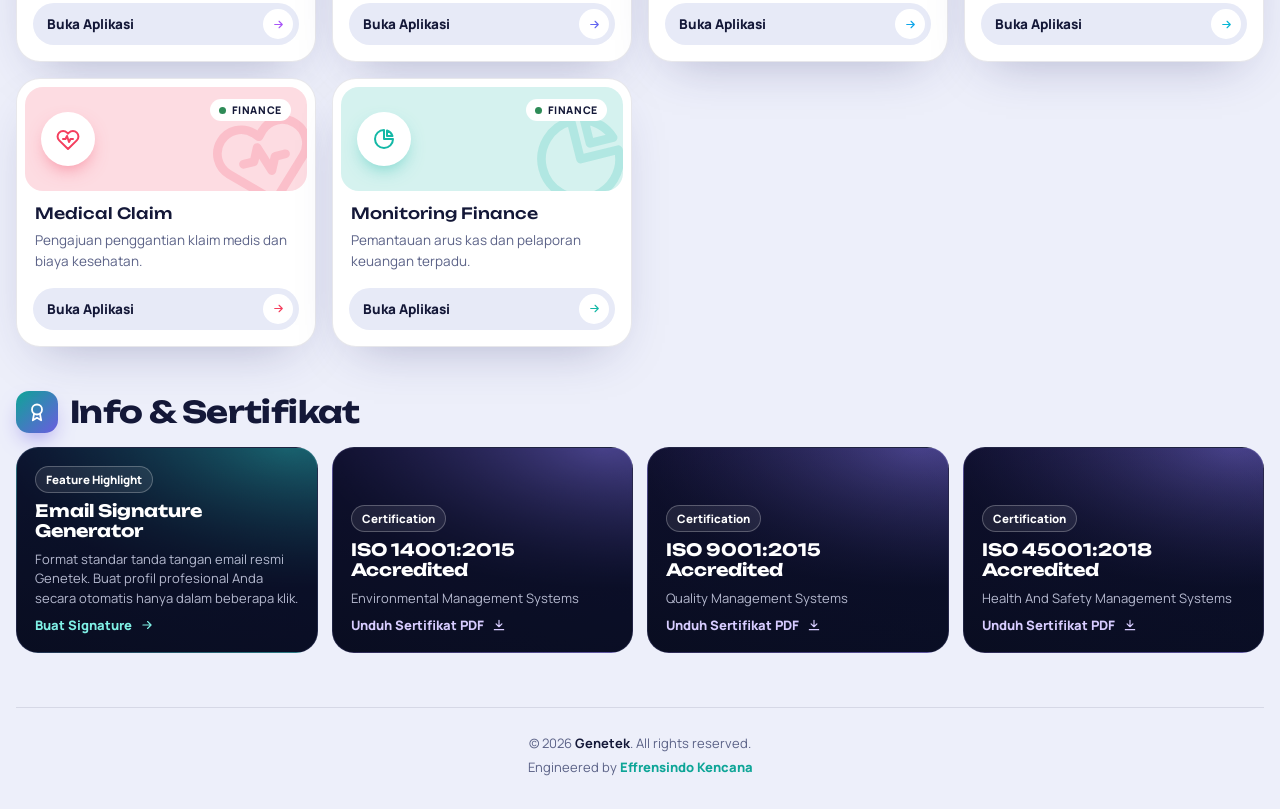
==== commit da1c0617: "Update welcome message in index.html" ====
--- a/index.html
+++ b/index.html
@@ -32,7 +32,7 @@
 
 <div class="wrap" id="top">
   <section class="hero">
-    <div><h1>Selamat datang di <em>kantor Genetek</em></h1><p>Klik label divisi di ruangan, atau klik karyawan di gedung, untuk membuka aplikasi yang dipakai divisi tersebut.</p></div>
+    <div><h1>Selamat datang di <em>kantor Effrensindo Kencana</em></h1><p>Klik label divisi di ruangan, atau klik karyawan di gedung, untuk membuka aplikasi yang dipakai divisi tersebut.</p></div>
     <span class="mode" id="mode" hidden>Menghubungkan…</span>
   </section>
 
--- a/assets/app.css
+++ b/assets/app.css
@@ -282,3 +282,40 @@
 .linkbtn{background:none;border:0;color:var(--teal);font-weight:800;cursor:pointer;padding:0;align-self:flex-start}
 .kinds button span{font-size:11px;line-height:1.15;text-align:center}
 .kinds button:disabled{opacity:.4;cursor:not-allowed}
+
+/* pilihan karakter */
+.looks{display:grid;grid-template-columns:repeat(auto-fill,minmax(78px,1fr));gap:6px}
+.looks button{font:700 11px var(--f-body);padding:4px 4px 6px;border-radius:12px;border:1px solid var(--line);background:linear-gradient(180deg,color-mix(in srgb,var(--teal) 6%,var(--panel)),var(--panel));color:var(--ink);cursor:pointer;display:flex;flex-direction:column;align-items:center;gap:2px;min-width:0}
+.looks button img{width:64px;height:80px;object-fit:contain;display:block}
+.looks button span{line-height:1.15;text-align:center}
+.looks button[aria-pressed="true"]{border-color:var(--teal);box-shadow:0 0 0 2px color-mix(in srgb,var(--teal) 35%,transparent);background:color-mix(in srgb,var(--teal) 14%,var(--panel))}
+.swrow{display:flex;align-items:center;gap:6px;flex-wrap:wrap;margin-top:8px;font:700 12px var(--f-body);color:var(--muted)}
+.swrow > span{min-width:96px}
+.sw{width:24px;height:24px;border-radius:50%;border:2px solid var(--panel);box-shadow:0 0 0 1px var(--line);cursor:pointer;padding:0}
+.sw[aria-pressed="true"]{box-shadow:0 0 0 2px var(--teal)}
+.sw.auto{background:var(--panel-2,var(--panel));color:var(--muted);font:800 10px var(--f-body)}
+.avimg{width:48px;height:60px;object-fit:contain;flex:none;border-radius:12px;background:color-mix(in srgb,var(--teal) 8%,transparent)}
+
+/* email Carbonio */
+.emstat{display:flex;align-items:center;gap:10px;margin:10px 0;font:600 12.5px var(--f-body);color:var(--muted)}
+.emstat .bar{flex:1;height:8px;border-radius:99px;background:var(--line);overflow:hidden}
+.emstat .bar i{display:block;height:100%;background:var(--teal);border-radius:99px}
+.emhelp{border:1px dashed var(--line);border-radius:12px;padding:8px 10px;margin-bottom:10px}
+.emhelp summary{cursor:pointer;font:700 12.5px var(--f-body)}
+.emsug{display:flex;gap:8px;align-items:flex-end;flex-wrap:wrap;margin-top:8px}
+.emsug label{display:grid;gap:3px;font:700 11.5px var(--f-body);color:var(--muted);flex:1;min-width:120px}
+.emlist{display:grid;gap:6px}
+.emrow{display:grid;grid-template-columns:32px minmax(0,.8fr) minmax(0,1.6fr);gap:8px;align-items:center;padding:6px 8px;border:1px solid var(--line);border-radius:12px;background:var(--panel)}
+.emrow .nm{font:700 13px var(--f-body);min-width:0;overflow:hidden;text-overflow:ellipsis;white-space:nowrap}
+.emrow .nm small{display:block;font:600 11px var(--f-body);color:var(--muted)}
+.emrow input{width:100%;min-width:0;font:600 12.5px var(--f-body)}
+.emrow.bad{border-color:var(--warn,#e0a030)}
+.emrow.bad input{outline:2px solid color-mix(in srgb,var(--warn,#e0a030) 60%,transparent)}
+.noem{font:700 10px var(--f-body);color:var(--warn,#c98a12);background:color-mix(in srgb,var(--warn,#e0a030) 14%,transparent);padding:1px 6px;border-radius:99px;vertical-align:1px}
+@media (max-width:520px){.emrow{grid-template-columns:32px minmax(0,1fr)}.emrow input{grid-column:1/-1}}
+
+/* status online Carbonio */
+.ondot{display:inline-block;width:8px;height:8px;border-radius:50%;background:#22c55e;margin-right:5px;vertical-align:0;box-shadow:0 0 0 3px rgba(34,197,94,.25);animation:onpulse 1.8s ease-in-out infinite}
+.ondot.off{background:#94a3b8;box-shadow:none;animation:none}
+@keyframes onpulse{50%{box-shadow:0 0 0 6px rgba(34,197,94,0)}}
+@media (prefers-reduced-motion:reduce){.ondot{animation:none}}
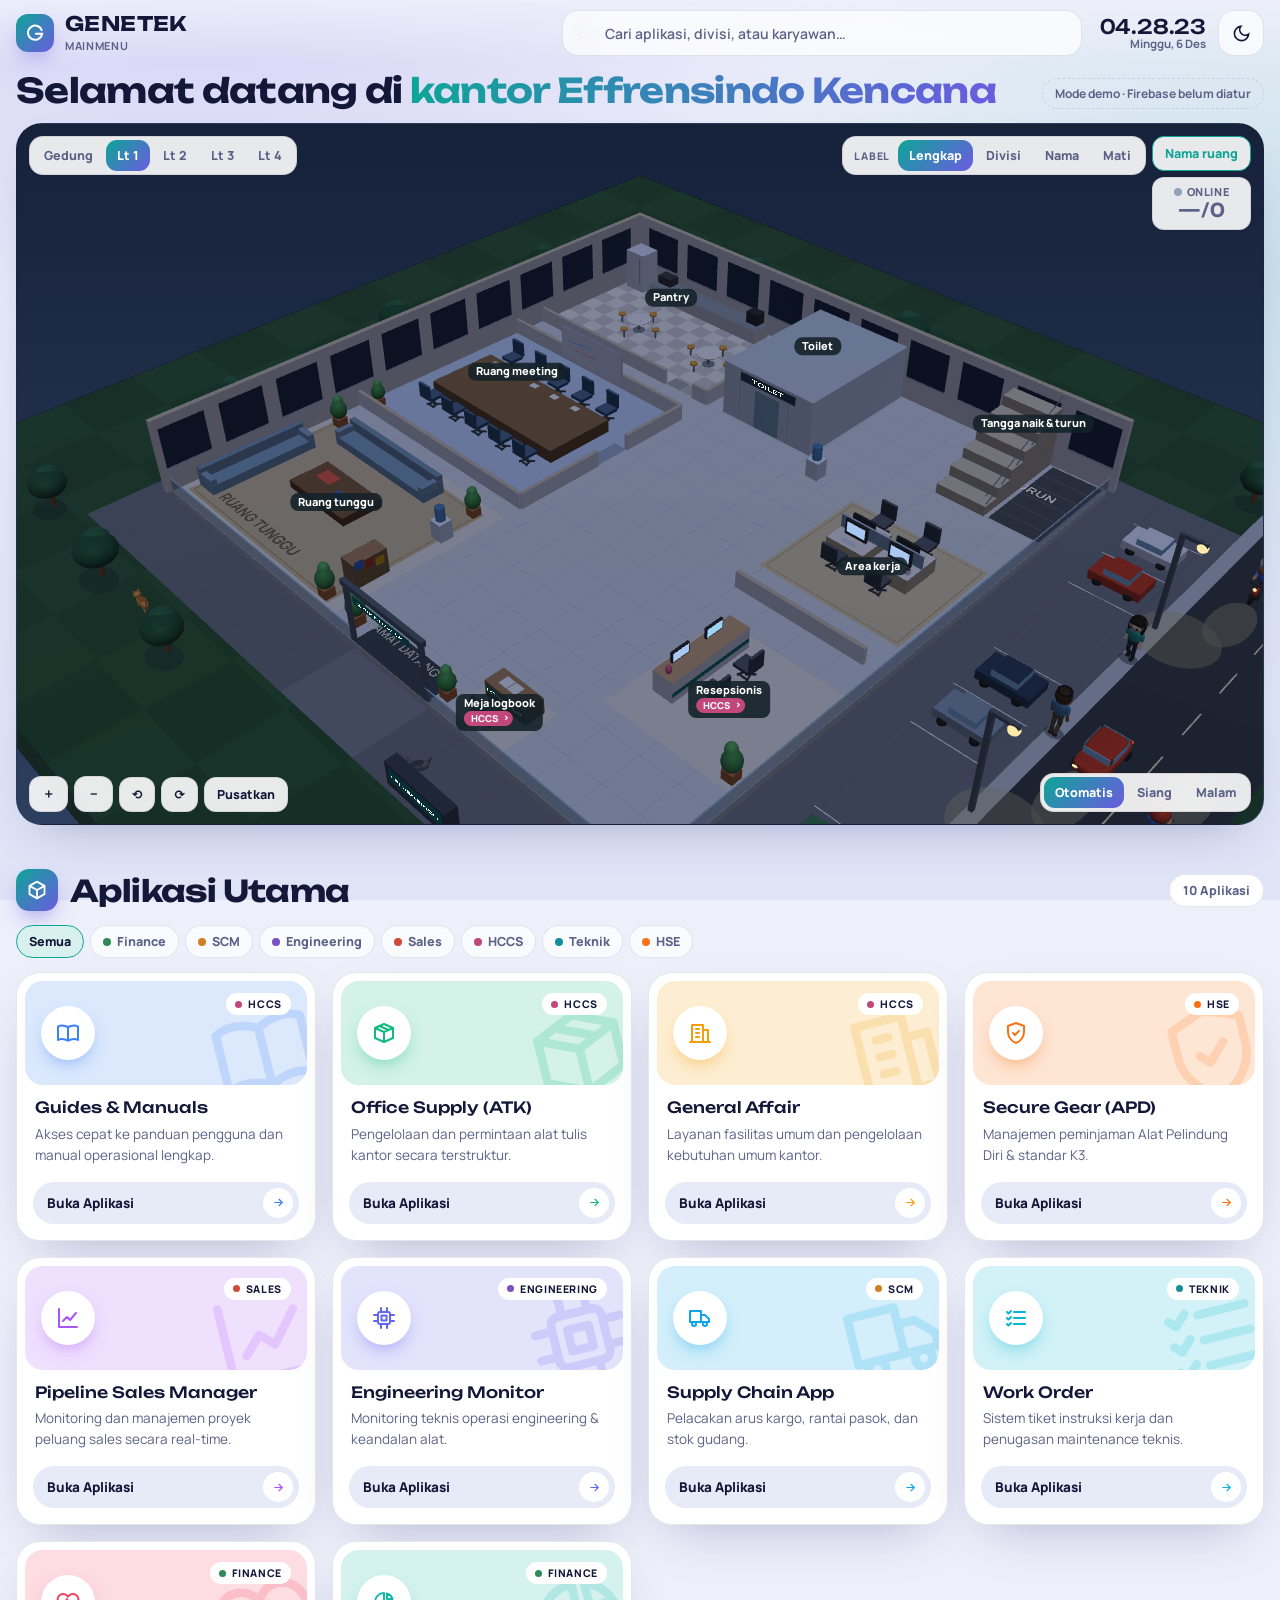
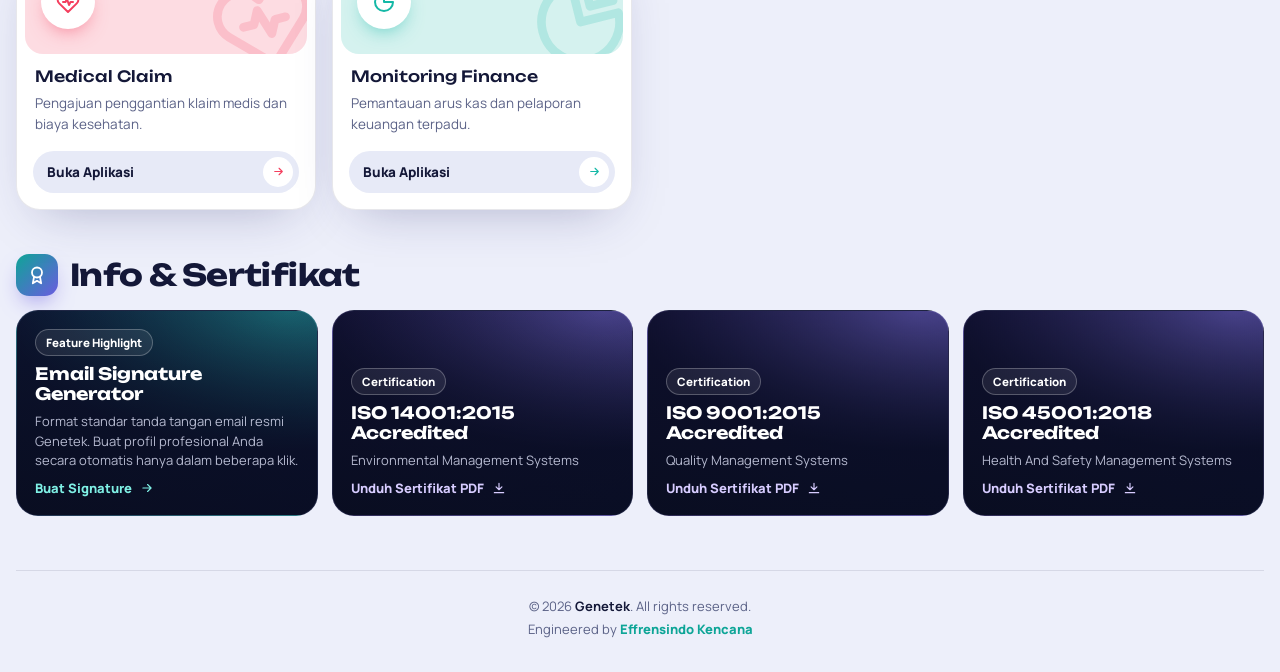
==== commit b1cea820: "Update index.html" ====
--- a/index.html
+++ b/index.html
@@ -32,7 +32,7 @@
 
 <div class="wrap" id="top">
   <section class="hero">
-    <div><h1>Selamat datang di <em>kantor Effrensindo Kencana</em></h1><p>Klik label divisi di ruangan, atau klik karyawan di gedung, untuk membuka aplikasi yang dipakai divisi tersebut.</p></div>
+    <div><h1>Selamat datang di <em>kantor Effrensindo Kencana</em></h1></div>
     <span class="mode" id="mode" hidden>Menghubungkan…</span>
   </section>
 
--- a/assets/app.css
+++ b/assets/app.css
@@ -319,3 +319,11 @@
 .ondot.off{background:#94a3b8;box-shadow:none;animation:none}
 @keyframes onpulse{50%{box-shadow:0 0 0 6px rgba(34,197,94,0)}}
 @media (prefers-reduced-motion:reduce){.ondot{animation:none}}
+
+/* kotak online Carbonio di bawah tombol "Nama ruang" */
+.hudcol{display:flex;flex-direction:column;align-items:stretch;gap:6px}
+.onbox{background:var(--hud);color:var(--ink);border:1px solid var(--line);border-radius:12px;padding:6px 12px 7px;backdrop-filter:blur(10px);display:flex;flex-direction:column;align-items:center;gap:1px;pointer-events:auto}
+.onbox span{font:800 11px var(--f-body);letter-spacing:.06em;text-transform:uppercase;color:var(--muted);display:flex;align-items:center}
+.onbox b{font:600 19px var(--f-display);font-variant-numeric:tabular-nums;line-height:1.15}
+.onbox.off b{color:var(--muted)}
+.hud.tl{align-items:flex-start}
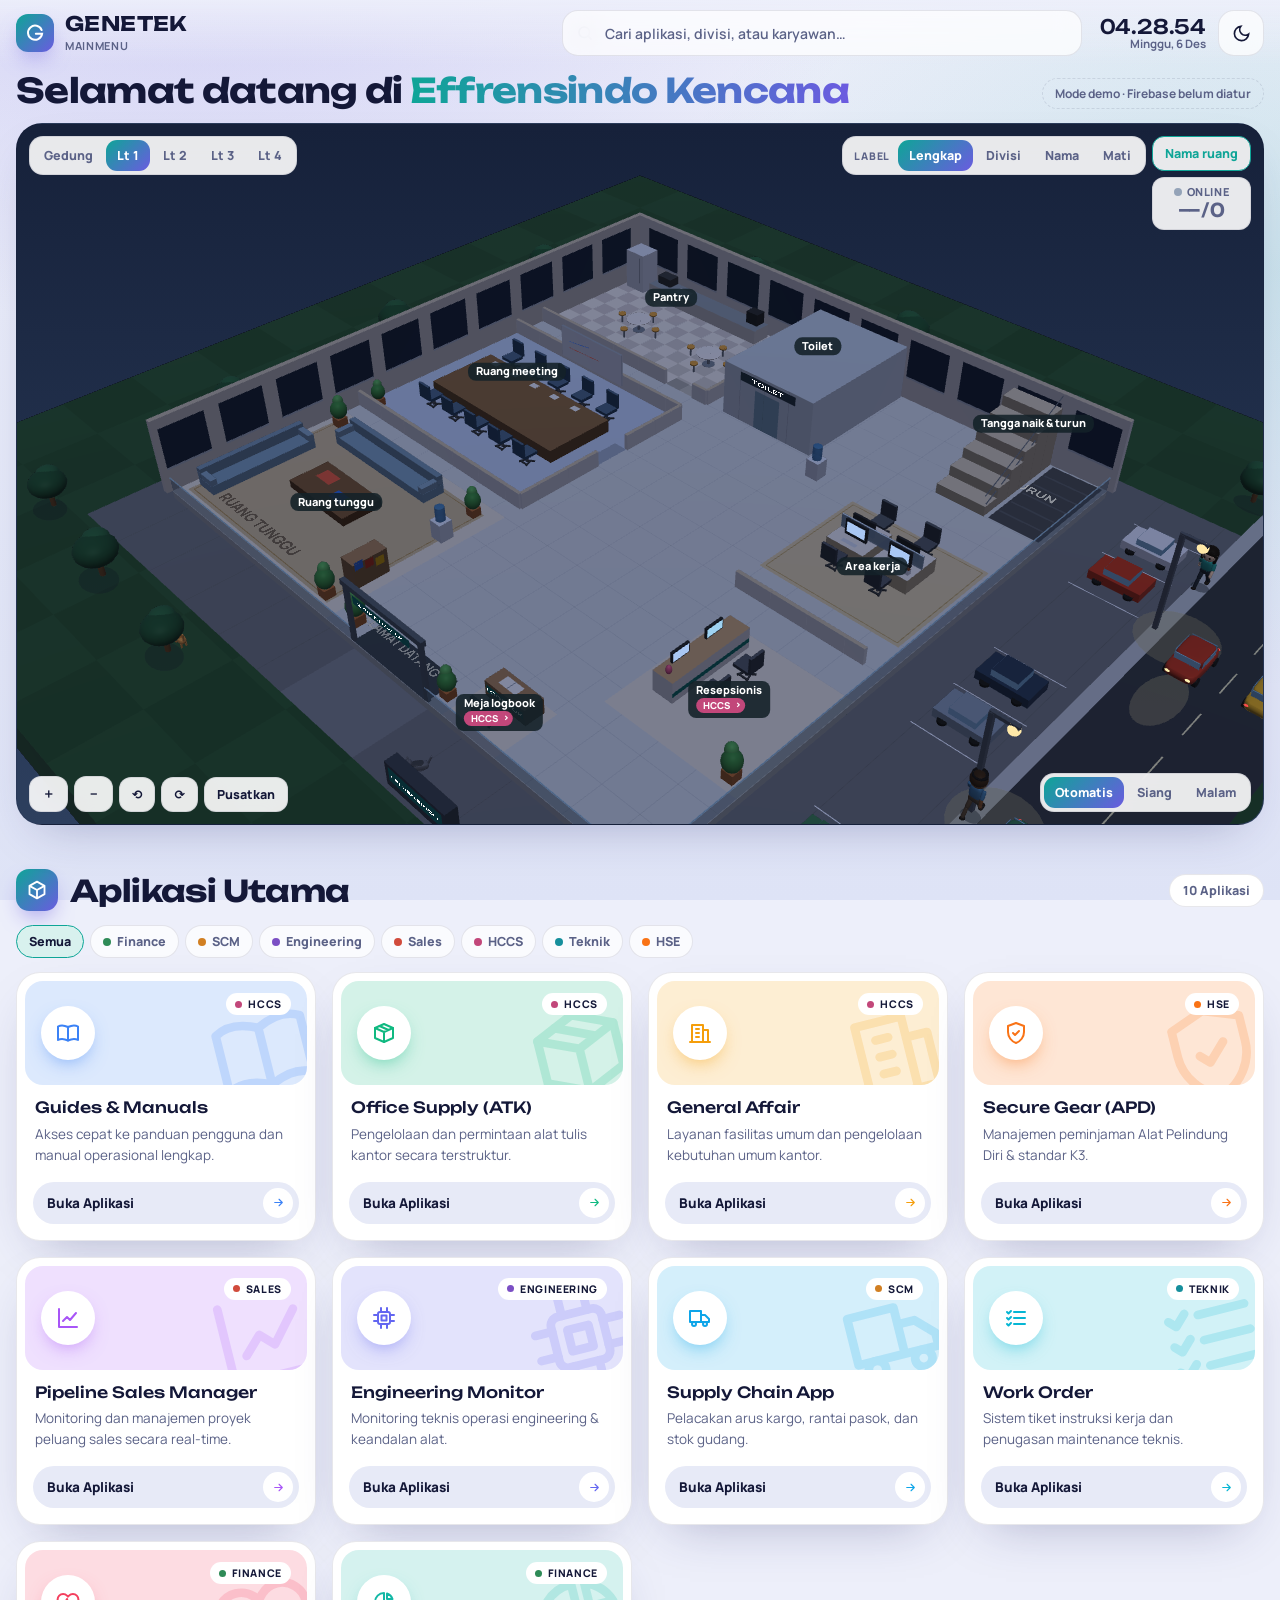
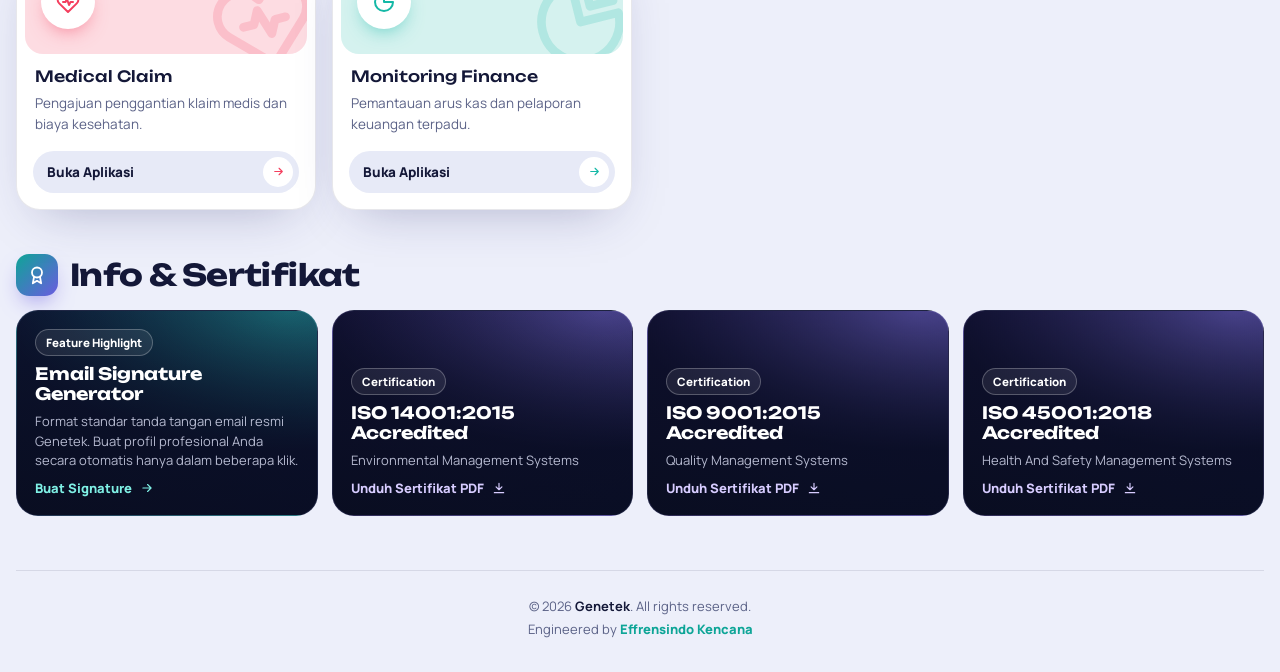
==== commit f70ef42f: "Update index.html" ====
--- a/index.html
+++ b/index.html
@@ -32,7 +32,7 @@
 
 <div class="wrap" id="top">
   <section class="hero">
-    <div><h1>Selamat datang di <em>kantor Effrensindo Kencana</em></h1></div>
+    <div><h1>Selamat datang di <em>Effrensindo Kencana</em></h1></div>
     <span class="mode" id="mode" hidden>Menghubungkan…</span>
   </section>
 
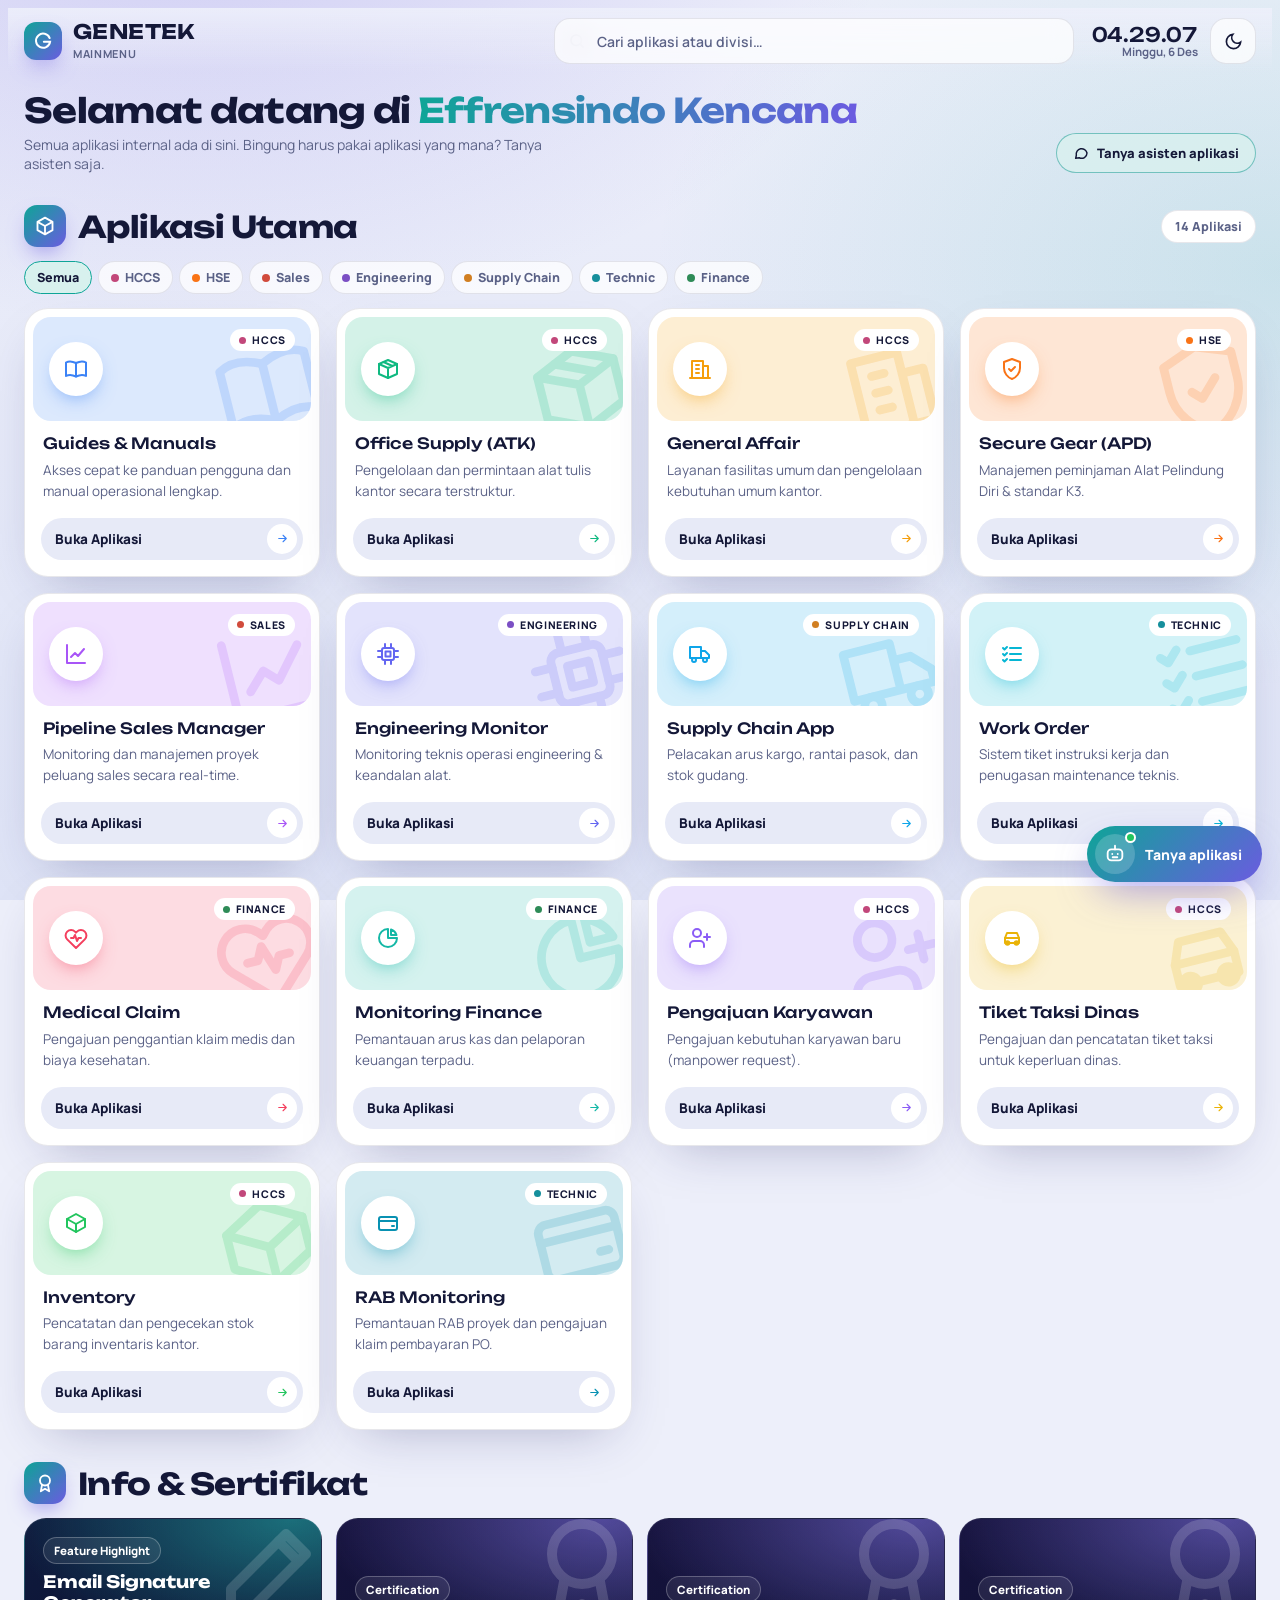
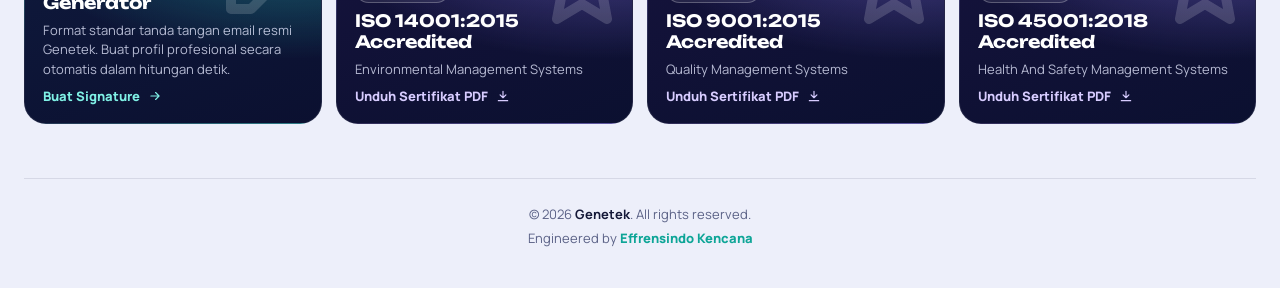
==== commit e1cb8a51: "Update index.html" ====
--- a/index.html
+++ b/index.html
@@ -1,30 +1,180 @@
-<!DOCTYPE html>
+<!doctype html>
 <html lang="id">
 <head>
-  <meta charset="UTF-8">
-  <meta name="viewport" content="width=device-width, initial-scale=1, viewport-fit=cover">
-  <title>Mainmenu Genetek</title>
-  <script>try{var t=localStorage.getItem("gt-theme");if(t==="dark"||t==="light")document.documentElement.dataset.theme=t}catch(e){}</script>
-  <link rel="preconnect" href="https://fonts.googleapis.com">
-  <link rel="preconnect" href="https://fonts.gstatic.com" crossorigin>
-  <link rel="stylesheet" href="https://fonts.googleapis.com/css2?family=Unbounded:wght@500;700&family=Manrope:wght@400;500;600;700;800&family=JetBrains+Mono:wght@500;700&display=swap">
-  <link rel="stylesheet" href="/assets/app.css">
+<meta charset="utf-8">
+<meta name="viewport" content="width=device-width,initial-scale=1,viewport-fit=cover">
+<title>Mainmenu Genetek</title>
+<link rel="preconnect" href="https://fonts.googleapis.com">
+<link rel="stylesheet" href="https://fonts.googleapis.com/css2?family=Unbounded:wght@500;600;700&family=Manrope:wght@400;500;600;700;800&display=swap">
+<script>try{var t=localStorage.getItem("gt-theme");if(t==="dark"||t==="light")document.documentElement.dataset.theme=t}catch(e){}</script>
+<style>
+:root{
+  --bg:#090D20; --bg-2:#10163A; --panel:#131937; --panel-2:#1C2348; --glass:rgba(255,255,255,.05); --glass-2:rgba(255,255,255,.08);
+  --line:rgba(255,255,255,.09); --ink:#EEF0FF; --muted:#99A0C8; --teal:#2BD9CA; --violet:#8F80FA;
+  --accent:#2BD9CA; --accent-ink:#04201d; --ok:#4cd98a; --warn:#f5b54a; --bad:#ff7a6b; --info:#7fa8ff;
+  --hud:rgba(19,25,55,.86); --shadow:0 24px 60px -24px rgba(0,0,0,.8);
+  --f-display:"Unbounded","Segoe UI",system-ui,sans-serif; --f-body:"Manrope","Segoe UI",system-ui,sans-serif; --f-mono:"JetBrains Mono",ui-monospace,Menlo,Consolas,monospace;
+  color-scheme:dark;
+}
+@media (prefers-color-scheme:light){:root:not([data-theme="dark"]){
+  --bg:#EDEFFA; --bg-2:#DEE3F6; --panel:#FFFFFF; --panel-2:#E7EAF7; --glass:rgba(255,255,255,.72); --glass-2:rgba(255,255,255,.9);
+  --line:rgba(20,24,60,.10); --ink:#141838; --muted:#5B6287; --teal:#0EA597; --violet:#6B5BE0;
+  --accent:#0EA597; --accent-ink:#ffffff; --ok:#2b8f4a; --warn:#b86f05; --bad:#c8402f; --info:#2f6fd6;
+  --hud:rgba(255,255,255,.9); --shadow:0 20px 50px -24px rgba(40,44,110,.35); color-scheme:light}}
+:root[data-theme="light"]{
+  --bg:#EDEFFA; --bg-2:#DEE3F6; --panel:#FFFFFF; --panel-2:#E7EAF7; --glass:rgba(255,255,255,.72); --glass-2:rgba(255,255,255,.9);
+  --line:rgba(20,24,60,.10); --ink:#141838; --muted:#5B6287; --teal:#0EA597; --violet:#6B5BE0;
+  --accent:#0EA597; --accent-ink:#ffffff; --ok:#2b8f4a; --warn:#b86f05; --bad:#c8402f; --info:#2f6fd6;
+  --hud:rgba(255,255,255,.9); --shadow:0 20px 50px -24px rgba(40,44,110,.35); color-scheme:light}
+*{box-sizing:border-box}
+[hidden]{display:none!important}
+body{background:var(--bg);color:var(--ink);font-family:var(--f-body);font-size:14px;padding-inline:16px;padding-block:0 0}
+.bgfx{position:fixed;inset:0;z-index:-1;pointer-events:none;background:radial-gradient(1000px 600px at 15% -10%,color-mix(in srgb,var(--violet) 22%,transparent),transparent 70%),radial-gradient(900px 600px at 100% 30%,color-mix(in srgb,var(--teal) 14%,transparent),transparent 70%),linear-gradient(180deg,var(--bg),var(--bg-2))}
+.wrap{max-width:1440px;margin:0 auto;display:flex;flex-direction:column;gap:14px}
+button{font:inherit;color:inherit}
+:focus-visible{outline:2px solid var(--teal);outline-offset:3px}
+
+/* topbar */
+.topbar{position:sticky;top:env(safe-area-inset-top,0px);z-index:40;margin-inline:-16px;padding:10px 16px;background:linear-gradient(180deg,color-mix(in srgb,var(--bg) 92%,transparent),color-mix(in srgb,var(--bg) 0%,transparent))}
+.tbar{max-width:1440px;margin:0 auto;display:flex;align-items:center;gap:14px}
+.brand{display:flex;align-items:center;gap:11px;text-decoration:none;color:inherit;flex:none}
+.brand .mk{width:38px;height:38px;border-radius:12px;display:grid;place-items:center;background:linear-gradient(135deg,var(--teal),var(--violet));box-shadow:0 10px 24px -10px var(--violet)}
+.brand b{font-family:var(--f-display);font-weight:700;font-size:20px;letter-spacing:.02em;line-height:1}
+.brand small{display:block;font-size:11px;color:var(--muted);font-weight:700;letter-spacing:.06em;text-transform:uppercase;margin-top:3px}
+.search{position:relative;flex:1;max-width:520px;margin-left:auto}
+.search input{width:100%;height:46px;border-radius:16px;border:1px solid var(--line);background:var(--glass);backdrop-filter:blur(12px);-webkit-backdrop-filter:blur(12px);color:var(--ink);font:600 14px var(--f-body);padding:0 14px 0 42px}
+.search input::placeholder{color:var(--muted)}
+.search svg{position:absolute;left:14px;top:14px;color:var(--muted)}
+.sres{position:absolute;left:0;right:0;top:52px;background:var(--panel);border:1px solid var(--line);border-radius:18px;box-shadow:var(--shadow);padding:8px;max-height:min(70vh,460px);overflow:auto;z-index:50}
+.sres .grp{font:800 10.5px var(--f-body);letter-spacing:.08em;text-transform:uppercase;color:var(--muted);padding:8px 10px 4px}
+.sres a,.sres button{display:flex;align-items:center;gap:10px;width:100%;padding:9px 10px;border-radius:12px;text-decoration:none;color:var(--ink);background:transparent;border:0;cursor:pointer;text-align:left}
+.sres a:hover,.sres button:hover,.sres .on{background:var(--panel-2)}
+.sres .ic{width:30px;height:30px;border-radius:50%;display:grid;place-items:center;flex:none;color:#fff}
+.sres .t{font-weight:800;font-size:13.5px}.sres .d{font-size:12px;color:var(--muted)}
+.tools{display:flex;gap:8px;align-items:center;flex:none}
+.tool{width:46px;height:46px;border-radius:16px;border:1px solid var(--line);background:var(--glass);backdrop-filter:blur(12px);cursor:pointer;display:grid;place-items:center;transition:transform .3s cubic-bezier(.3,1.6,.5,1),border-color .3s,color .3s}
+.tool:hover{transform:translateY(-2px);border-color:var(--teal);color:var(--teal)}
+.clk{display:flex;flex-direction:column;align-items:flex-end;line-height:1.1;padding:0 4px}
+.clk b{font-family:var(--f-display);font-weight:500;font-size:20px;font-variant-numeric:tabular-nums;letter-spacing:-.01em}
+.clk span{font-size:11.5px;color:var(--muted);font-weight:700}
+.clk .sun{display:none}
+@media (max-width:760px){.clk{display:none}.brand small{display:none}.search{max-width:none}}
+@media (max-width:480px){.brand b{display:none}}
+
+/* hero line */
+.hero{display:flex;align-items:flex-end;justify-content:space-between;gap:12px;flex-wrap:wrap;padding-top:6px}
+.hero h1{font-family:var(--f-display);font-weight:700;font-size:clamp(22px,3vw,34px);letter-spacing:-.02em;margin:0;line-height:1.1;text-wrap:balance}
+.hero h1 em{font-style:normal;background:linear-gradient(90deg,var(--teal),var(--violet));-webkit-background-clip:text;background-clip:text;color:transparent}
+.hero p{margin:6px 0 0;color:var(--muted);font-size:14px;max-width:62ch}
+.toast{position:fixed;left:50%;bottom:calc(20px + env(safe-area-inset-bottom,0px));transform:translateX(-50%);background:var(--ink);color:var(--bg);padding:11px 16px;border-radius:14px;font-weight:800;font-size:13px;z-index:60;max-width:calc(100% - 32px)}
+.empty{text-align:center;padding:16px 10px;color:var(--muted);font-size:13px}
+.kv{display:grid;grid-template-columns:auto 1fr;gap:4px 12px;font-size:13px}
+.kv span{color:var(--muted)}
+.kv b{font-weight:700;overflow-wrap:anywhere}
+
+/* apps section (bento) */
+.apps{margin-top:30px}
+.sec-head{display:flex;align-items:center;justify-content:space-between;gap:12px;margin-bottom:14px;flex-wrap:wrap}
+.sec-head h2{margin:0;font-family:var(--f-display);font-weight:700;font-size:clamp(22px,2.6vw,30px);letter-spacing:-.02em;display:flex;align-items:center;gap:12px}
+.sec-head h2 .i{width:42px;height:42px;border-radius:13px;display:grid;place-items:center;color:#fff;background:linear-gradient(135deg,var(--teal),var(--violet));box-shadow:0 10px 24px -10px var(--violet)}
+.count{white-space:nowrap;padding:7px 13px;border-radius:999px;background:var(--panel);border:1px solid var(--line);font-weight:800;font-size:12.5px;color:var(--muted)}
+.afilter{display:flex;gap:6px;flex-wrap:wrap;margin-bottom:14px}
+.afilter button{--c:var(--teal);font:800 12.5px var(--f-body);padding:7px 12px;border-radius:999px;border:1px solid var(--line);background:var(--glass);color:var(--muted);cursor:pointer;display:inline-flex;align-items:center;gap:6px}
+.afilter button i{width:8px;height:8px;border-radius:50%;background:var(--c)}
+.afilter button[aria-pressed="true"]{color:var(--ink);border-color:var(--c);background:color-mix(in srgb,var(--c) 16%,var(--panel))}
+.apps-grid{display:grid;grid-template-columns:repeat(auto-fill,minmax(250px,1fr));gap:16px;perspective:1200px}
+.app{--c:#888;--rx:0deg;--ry:0deg;position:relative;display:flex;flex-direction:column;border-radius:24px;background:var(--panel);box-shadow:var(--shadow);border:1px solid var(--line);transform:rotateX(var(--rx)) rotateY(var(--ry));transform-style:preserve-3d;transition:transform .5s cubic-bezier(.2,.9,.2,1),box-shadow .4s}
+.app-top{position:relative;height:104px;margin:8px 8px 0;border-radius:18px;overflow:hidden;background:color-mix(in srgb,var(--c) 18%,var(--panel));display:flex;align-items:center;justify-content:space-between;padding:0 16px}
+.app-top .ghost{position:absolute;right:-10px;bottom:-24px;color:var(--c);opacity:.18;transform:rotate(-14deg);transition:transform .7s cubic-bezier(.2,.9,.2,1),opacity .4s}
+.app:hover .ghost{transform:rotate(0) scale(1.1);opacity:.28}
+.app-ic{position:relative;width:54px;height:54px;border-radius:50%;background:var(--panel);color:var(--c);display:grid;place-items:center;box-shadow:0 8px 20px -8px color-mix(in srgb,var(--c) 70%,transparent);transform:translateZ(30px)}
+.app-div{position:relative;font:800 10.5px var(--f-body);letter-spacing:.06em;text-transform:uppercase;padding:4px 9px;border-radius:999px;background:var(--panel);color:var(--ink);display:inline-flex;gap:6px;align-items:center;align-self:flex-start;margin-top:12px}
+.app-div i{width:7px;height:7px;border-radius:50%;background:var(--dc)}
+.app-body{padding:14px 18px 4px;flex:1}
+.app-body h4{margin:0 0 6px;font-family:var(--f-display);font-weight:500;font-size:15.5px;line-height:1.2}
+.app-body p{margin:0;font-size:13.5px;line-height:1.55;color:var(--muted)}
+.app-go{margin:12px 16px 16px;display:flex;align-items:center;justify-content:space-between;padding:6px 6px 6px 14px;border-radius:999px;background:var(--panel-2);text-decoration:none;font-weight:800;font-size:13.5px;color:var(--ink);transition:background .3s,color .3s}
+.app-go::after{content:"";position:absolute;inset:0;border-radius:24px}
+.app-go .ci{width:30px;height:30px;border-radius:50%;display:grid;place-items:center;background:var(--panel);color:var(--c);transition:transform .4s cubic-bezier(.3,1.6,.5,1)}
+.app:hover .app-go{background:var(--c);color:#fff}
+.app:hover .app-go .ci{transform:rotate(-45deg)}
+.app:has(.app-go:focus-visible){outline:2px solid var(--teal);outline-offset:3px}
+
+/* info cards */
+.info{display:grid;grid-template-columns:repeat(auto-fill,minmax(260px,1fr));gap:14px}
+.icard{position:relative;overflow:hidden;border-radius:22px;padding:18px;color:#fff;min-height:170px;display:flex;flex-direction:column;justify-content:flex-end;gap:8px;text-decoration:none;border:1px solid rgba(255,255,255,.08)}
+.icard.feature{background:radial-gradient(400px 200px at 90% 0%,rgba(43,217,202,.45),transparent 70%),linear-gradient(160deg,#0f1a3d,#0b1030)}
+.icard.cert{background:radial-gradient(400px 200px at 90% 0%,rgba(143,128,250,.5),transparent 70%),linear-gradient(160deg,#16133d,#0b1030)}
+.icard .tag{align-self:flex-start;font:800 11.5px var(--f-body);padding:5px 10px;border-radius:999px;border:1px solid rgba(255,255,255,.25);background:rgba(255,255,255,.08)}
+.icard h4{margin:0;font-family:var(--f-display);font-weight:700;font-size:17px;line-height:1.2}
+.icard p{margin:0;font-size:13px;color:rgba(230,233,255,.78);line-height:1.5}
+.icard .cta{display:inline-flex;gap:8px;align-items:center;font-weight:800;font-size:13px;color:#7FF0E5}
+.icard.cert .cta{color:#D7CCFF}
+.icard .bg{position:absolute;right:-10px;top:-10px;opacity:.16}
+footer{margin-top:40px;padding:24px 0 30px;text-align:center;font-size:13px;color:var(--muted);line-height:1.8;border-top:1px solid var(--line)}
+footer p{margin:0}footer b{color:var(--ink)}footer a{color:var(--teal);font-weight:800;text-decoration:none}
+@media (prefers-reduced-motion:reduce){*,*::before,*::after{animation-duration:.01ms!important;transition-duration:.01ms!important}}
+
+/* sapaan hero kecil */
+.hero{padding-top:18px}
+.hero .ask{display:inline-flex;align-items:center;gap:8px;font:800 13px var(--f-body);padding:10px 16px;border-radius:999px;border:1px solid color-mix(in srgb,var(--teal) 45%,var(--line));background:color-mix(in srgb,var(--teal) 12%,var(--glass));color:var(--ink);cursor:pointer}
+.hero .ask:hover{border-color:var(--teal)}
+.apps{margin-top:18px}
+
+/* ===== asisten aplikasi ===== */
+.bot-fab{position:fixed;right:calc(18px + env(safe-area-inset-right,0px));bottom:calc(18px + env(safe-area-inset-bottom,0px));z-index:60;display:flex;align-items:center;gap:10px;height:56px;padding:0 20px 0 8px;border-radius:999px;border:0;cursor:pointer;color:#fff;font:800 14px var(--f-body);background:linear-gradient(135deg,var(--teal),var(--violet));box-shadow:0 16px 40px -12px color-mix(in srgb,var(--violet) 70%,transparent)}
+.bot-fab .av{width:40px;height:40px;border-radius:50%;display:grid;place-items:center;background:rgba(255,255,255,.18)}
+.bot-fab:hover{transform:translateY(-2px)}
+.bot-fab .pip{position:absolute;top:6px;left:38px;width:11px;height:11px;border-radius:50%;background:#22c55e;border:2px solid #fff}
+@media (max-width:520px){.bot-fab span.lb{display:none}.bot-fab{padding:0 8px}}
+.bot{position:fixed;right:calc(18px + env(safe-area-inset-right,0px));bottom:calc(86px + env(safe-area-inset-bottom,0px));z-index:61;width:min(400px,calc(100vw - 24px));height:min(620px,calc(100vh - 120px));display:flex;flex-direction:column;border-radius:24px;background:var(--panel);border:1px solid var(--line);box-shadow:var(--shadow);overflow:hidden}
+@media (max-width:520px){.bot{right:12px;left:12px;width:auto;bottom:calc(84px + env(safe-area-inset-bottom,0px));height:calc(100vh - 110px)}}
+.bot-h{display:flex;align-items:center;gap:11px;padding:14px 14px 12px 16px;background:linear-gradient(135deg,color-mix(in srgb,var(--teal) 22%,var(--panel)),color-mix(in srgb,var(--violet) 22%,var(--panel)));border-bottom:1px solid var(--line)}
+.bot-h .av{width:38px;height:38px;border-radius:12px;display:grid;place-items:center;color:#fff;background:linear-gradient(135deg,var(--teal),var(--violet));flex:none}
+.bot-h b{display:block;font-family:var(--f-display);font-weight:600;font-size:15px}
+.bot-h small{color:var(--muted);font-weight:700;font-size:11.5px;display:flex;align-items:center;gap:5px}
+.bot-h small i{width:7px;height:7px;border-radius:50%;background:#22c55e}
+.bot-h .x{margin-left:auto;width:34px;height:34px;border-radius:10px;border:1px solid var(--line);background:var(--glass);cursor:pointer;font-size:18px;line-height:1}
+.bot-log{flex:1;overflow-y:auto;padding:14px;display:flex;flex-direction:column;gap:10px;scroll-behavior:smooth}
+.msg{max-width:88%;padding:10px 13px;border-radius:16px;font-size:13.5px;line-height:1.55;overflow-wrap:anywhere}
+.msg.me{align-self:flex-end;background:linear-gradient(135deg,var(--teal),var(--violet));color:#fff;border-bottom-right-radius:6px}
+.msg.ai{align-self:flex-start;background:var(--panel-2);border-bottom-left-radius:6px}
+.msg.ai b{font-weight:800}
+.msg .grp{font:800 10.5px var(--f-body);letter-spacing:.07em;text-transform:uppercase;color:var(--muted);margin:8px 0 4px}
+.mapps{display:flex;flex-direction:column;gap:6px;margin-top:8px}
+.mapp{--c:var(--teal);display:flex;align-items:center;gap:10px;padding:8px 8px 8px 9px;border-radius:13px;background:var(--panel);border:1px solid var(--line);text-decoration:none;color:var(--ink)}
+.mapp:hover{border-color:var(--c)}
+.mapp .ic{width:32px;height:32px;border-radius:10px;display:grid;place-items:center;flex:none;color:var(--c);background:color-mix(in srgb,var(--c) 16%,var(--panel))}
+.mapp .t{font-weight:800;font-size:13px;line-height:1.2}
+.mapp .d{font-size:11.5px;color:var(--muted);line-height:1.35}
+.mapp .go{margin-left:auto;flex:none;font:800 11.5px var(--f-body);padding:6px 10px;border-radius:999px;background:var(--c);color:#fff;white-space:nowrap}
+.typing{display:inline-flex;gap:4px}.typing i{width:6px;height:6px;border-radius:50%;background:var(--muted);animation:tp 1s infinite}.typing i:nth-child(2){animation-delay:.15s}.typing i:nth-child(3){animation-delay:.3s}
+@keyframes tp{0%,60%,100%{opacity:.3;transform:translateY(0)}30%{opacity:1;transform:translateY(-3px)}}
+.chips{display:flex;gap:6px;flex-wrap:wrap;padding:0 14px 10px}
+.chips button{font:700 12px var(--f-body);padding:6px 11px;border-radius:999px;border:1px solid var(--line);background:var(--glass);cursor:pointer}
+.chips button:hover{border-color:var(--teal);color:var(--teal)}
+.bot-f{display:flex;gap:8px;padding:10px 12px 12px;border-top:1px solid var(--line)}
+.bot-f input{flex:1;min-width:0;height:44px;border-radius:14px;border:1px solid var(--line);background:var(--panel-2);color:var(--ink);padding:0 14px;font:600 14px var(--f-body);outline:none}
+.bot-f input:focus{border-color:var(--teal)}
+.bot-f button{width:44px;height:44px;border-radius:14px;border:0;cursor:pointer;color:#fff;background:linear-gradient(135deg,var(--teal),var(--violet));display:grid;place-items:center;flex:none}
+
+</style>
 </head>
-<body data-mode="public">
+<body>
 <div class="bgfx" aria-hidden="true"></div>
 <header class="topbar">
   <div class="tbar">
-    <a class="brand" id="brand" href="/" aria-label="Genetek">
-      <span class="logo"><img src="https://i.imgur.com/XjT4AO0.png" alt="Genetek" onerror="document.getElementById('brand').classList.add('nologo')"></span>
-      <span class="wm"><span class="mk"><svg width="20" height="20" viewBox="0 0 24 24" fill="none" stroke="#fff" stroke-width="2.4" stroke-linecap="round"><path d="M20 8.5A8.5 8.5 0 1 0 20.5 13H13"/></svg></span><span><b>GENETEK</b><small>Mainmenu</small></span></span>
+    <a class="brand" href="#top" aria-label="Genetek, ke atas">
+      <span class="mk"><svg width="20" height="20" viewBox="0 0 24 24" fill="none" stroke="#fff" stroke-width="2.4" stroke-linecap="round"><path d="M20 8.5A8.5 8.5 0 1 0 20.5 13H13"/></svg></span>
+      <span><b>GENETEK</b><small>Mainmenu</small></span>
     </a>
     <div class="search">
       <svg width="18" height="18" viewBox="0 0 24 24" fill="none" stroke="currentColor" stroke-width="2.2" stroke-linecap="round"><circle cx="11" cy="11" r="7"/><path d="m20 20-3.5-3.5"/></svg>
-      <input id="gsearch" type="search" placeholder="Cari aplikasi, divisi, atau karyawan…" autocomplete="off" aria-label="Cari aplikasi, divisi, atau karyawan">
+      <input id="gsearch" type="search" placeholder="Cari aplikasi atau divisi…" autocomplete="off" aria-label="Cari aplikasi atau divisi">
       <div class="sres" id="gres" hidden></div>
     </div>
     <div class="tools">
-      <div class="clk"><b id="clockTime">--.--</b><span id="clockDay">—</span><i class="sun" id="sun"></i></div>
+      <div class="clk"><b id="clockTime">--.--</b><span id="clockDay">—</span></div>
       <button class="tool" id="themeBtn" type="button" aria-label="Ganti mode gelap atau terang" title="Ganti mode gelap/terang"><svg width="19" height="19" viewBox="0 0 24 24" fill="none" stroke="currentColor" stroke-width="2.1" stroke-linecap="round"><path d="M21 12.8A9 9 0 1 1 11.2 3a7 7 0 0 0 9.8 9.8Z"/></svg></button>
     </div>
   </div>
@@ -32,46 +182,9 @@
 
 <div class="wrap" id="top">
   <section class="hero">
-    <div><h1>Selamat datang di <em>Effrensindo Kencana</em></h1></div>
-    <span class="mode" id="mode" hidden>Menghubungkan…</span>
+    <div><h1>Selamat datang di <em>Effrensindo Kencana</em></h1><p>Semua aplikasi internal ada di sini. Bingung harus pakai aplikasi yang mana? Tanya asisten saja.</p></div>
+    <button class="ask" type="button" id="heroAsk"><svg width="16" height="16" viewBox="0 0 24 24" fill="none" stroke="currentColor" stroke-width="2.2" stroke-linecap="round" stroke-linejoin="round"><path d="M21 12a8 8 0 0 1-11.6 7.1L4 20l1-4.6A8 8 0 1 1 21 12Z"/></svg>Tanya asisten aplikasi</button>
   </section>
-
-  <div class="kpis" id="kpis"></div>
-
-  <div class="main solo">
-    <div class="stage" id="stage">
-      <canvas id="cv" aria-label="Gedung kantor 4 lantai. Klik karyawan atau divisi untuk membuka aplikasinya."></canvas>
-      <div class="hud tl">
-        <div class="seg" role="group" aria-label="Lantai" id="floorSeg">
-          <button data-view="out" aria-pressed="false">Gedung</button>
-          <button data-view="0" aria-pressed="true">Lt 1</button>
-          <button data-view="1" aria-pressed="false">Lt 2</button>
-          <button data-view="2" aria-pressed="false">Lt 3</button>
-          <button data-view="3" aria-pressed="false">Lt 4</button>
-        </div>
-        <span class="spacer"></span>
-        <div class="seg" role="group" aria-label="Label di atas kepala" id="labelSeg">
-          <span class="lbl">Label</span>
-          <button data-lab="full" aria-pressed="true">Lengkap</button>
-          <button data-lab="div" aria-pressed="false">Divisi</button>
-          <button data-lab="name" aria-pressed="false">Nama</button>
-          <button data-lab="off" aria-pressed="false">Mati</button>
-        </div>
-        <button class="hudbtn" id="plaqBtn" aria-pressed="true">Nama ruang</button>
-      </div>
-      <div class="follow" id="follow" hidden></div>
-      <div class="hub" id="hub" hidden></div>
-      <div class="hud bl">
-        <button class="hudbtn" id="zin" aria-label="Perbesar">＋</button>
-        <button class="hudbtn" id="zout" aria-label="Perkecil">－</button>
-        <button class="hudbtn" id="zfit">Pusatkan</button>
-        <span class="spacer"></span>
-        <div class="seg" role="group" aria-label="Waktu" id="daySeg"><button data-day="auto" aria-pressed="true">Otomatis</button><button data-day="day" aria-pressed="false">Siang</button><button data-day="night" aria-pressed="false">Malam</button></div>
-      </div>
-      <div class="tip" id="tip" hidden></div>
-    </div>
-
-  </div>
 
   <section class="apps" id="apps">
     <div class="sec-head"><h2><span class="i"><svg width="20" height="20" viewBox="0 0 24 24" fill="none" stroke="currentColor" stroke-width="2.2" stroke-linejoin="round"><path d="m12 2 9 5v10l-9 5-9-5V7z"/><path d="m3 7 9 5 9-5M12 12v10"/></svg></span>Aplikasi Utama</h2><span class="count" id="appCount">—</span></div>
@@ -89,9 +202,206 @@
     <p>Engineered by <a href="https://effrensindokencana.com" target="_blank" rel="noopener">Effrensindo Kencana</a></p>
   </footer>
 </div>
+
+<button class="bot-fab" id="botFab" type="button" aria-expanded="false" aria-controls="bot"><span class="av"><svg width="22" height="22" viewBox="0 0 24 24" fill="none" stroke="currentColor" stroke-width="2" stroke-linecap="round" stroke-linejoin="round"><rect x="4" y="7" width="16" height="12" rx="4"/><path d="M12 3v4M9 12h.01M15 12h.01M9.5 15.5h5"/></svg></span><i class="pip"></i><span class="lb">Tanya aplikasi</span></button>
+<section class="bot" id="bot" hidden aria-label="Asisten aplikasi">
+  <div class="bot-h">
+    <span class="av"><svg width="20" height="20" viewBox="0 0 24 24" fill="none" stroke="currentColor" stroke-width="2" stroke-linecap="round" stroke-linejoin="round"><rect x="4" y="7" width="16" height="12" rx="4"/><path d="M12 3v4M9 12h.01M15 12h.01M9.5 15.5h5"/></svg></span>
+    <div><b>Asisten Aplikasi</b><small><i></i>Siap membantu</small></div>
+    <button class="x" id="botClose" type="button" aria-label="Tutup asisten">×</button>
+  </div>
+  <div class="bot-log" id="botLog" aria-live="polite"></div>
+  <div class="chips" id="botChips"></div>
+  <form class="bot-f" id="botForm" autocomplete="off">
+    <input id="botIn" placeholder="Tulis pertanyaan, mis. mau klaim berobat" aria-label="Pertanyaan untuk asisten">
+    <button type="submit" aria-label="Kirim"><svg width="18" height="18" viewBox="0 0 24 24" fill="none" stroke="currentColor" stroke-width="2.2" stroke-linecap="round" stroke-linejoin="round"><path d="M5 12h14M13 6l6 6-6 6"/></svg></button>
+  </form>
+</section>
 <div class="toast" id="toast" hidden></div>
 
-  <script type="module" src="/assets/firebase.js"></script>
-  <script src="/assets/app.js" defer></script>
+<script>
+(()=>{
+"use strict";
+const $=id=>document.getElementById(id);
+const esc=s=>String(s??"").replace(/[&<>"']/g,c=>({"&":"&amp;","<":"&lt;",">":"&gt;",'"':"&quot;","'":"&#39;"}[c]));
+let toastT;function toast(m){const t=$("toast");t.textContent=m;t.hidden=false;clearTimeout(toastT);toastT=setTimeout(()=>t.hidden=true,2400)}
+
+/* ================= DATA — ubah di sini bila ada aplikasi / divisi baru ================= */
+const DIVS={
+  hccs:{name:"HCCS",color:"#c2477a",alias:["hccs","hr","hrd","hrga","human capital","sdm","personalia","ga"]},
+  hse:{name:"HSE",color:"#f97316",alias:["hse","k3","safety","qhse"]},
+  sales:{name:"Sales",color:"#d14b3c",alias:["sales","penjualan","marketing"]},
+  engineering:{name:"Engineering",color:"#7b4fc4",alias:["engineering","engineer"]},
+  supplychain:{name:"Supply Chain",color:"#d17f22",alias:["supply chain","scm","logistik","procurement","purchasing"]},
+  technic:{name:"Technic",color:"#168f9c",alias:["technic","teknik","technical","teknisi"]},
+  finance:{name:"Finance",color:"#2e8b57",alias:["finance","keuangan","accounting","akuntansi"]},
+};
+const APPS=[
+  {id:"guides",title:"Guides & Manuals",icon:"book",color:"#3b82f6",href:"https://panduan.genetek.co.id",div:"hccs",
+   desc:"Akses cepat ke panduan pengguna dan manual operasional lengkap.",
+   kw:["panduan","manual","sop","prosedur","tutorial","petunjuk","cara pakai","cara menggunakan","handbook","dokumen panduan","aturan","kebijakan"]},
+  {id:"atk",title:"Office Supply (ATK)",icon:"box",color:"#10b981",href:"https://orderatk.genetek.co.id",div:"hccs",
+   desc:"Pengelolaan dan permintaan alat tulis kantor secara terstruktur.",
+   kw:["atk","alat tulis","office supply","kertas","pulpen","pena","pensil","spidol","map","stapler","staples","tinta","buku tulis","amplop","lakban","perlengkapan kantor","order atk","minta atk"]},
+  {id:"ga",title:"General Affair",icon:"building",color:"#f59e0b",href:"https://ga.genetek.co.id",div:"hccs",
+   desc:"Layanan fasilitas umum dan pengelolaan kebutuhan umum kantor.",
+   kw:["general affair","ga","fasilitas","id card","kartu identitas","kartu nama","konsumsi","snack","makan rapat","laptop","pinjam laptop","feedback","keluhan","ruangan","kebersihan","ac rusak","perbaikan fasilitas","kebutuhan kantor"]},
+  {id:"apd",title:"Secure Gear (APD)",icon:"shield",color:"#f97316",href:"https://formapd.genetek.co.id",div:"hse",
+   desc:"Manajemen peminjaman Alat Pelindung Diri & standar K3.",
+   kw:["apd","alat pelindung diri","helm","safety helmet","sepatu safety","safety shoes","rompi","vest","sarung tangan","gloves","masker","kacamata safety","coverall","earplug","wearpack","k3","pinjam apd","safety"]},
+  {id:"pipelines",title:"Pipeline Sales Manager",icon:"chart",color:"#a855f7",href:"https://pipelines.genetek.co.id",div:"sales",
+   desc:"Monitoring dan manajemen proyek peluang sales secara real-time.",
+   kw:["pipeline","peluang","prospek","opportunity","penawaran","quotation","tender","customer","klien","pelanggan","forecast","target sales","proyek sales","deal"]},
+  {id:"engmon",title:"Engineering Monitor",icon:"chip",color:"#6366f1",href:"https://monitoringeng.genetek.co.id",div:"engineering",
+   desc:"Monitoring teknis operasi engineering & keandalan alat.",
+   kw:["engineering","monitoring engineering","keandalan","alat","equipment","instrumen","kalibrasi","gas detector","operasi teknis","kondisi alat","proyek engineering"]},
+  {id:"supplychain",title:"Supply Chain App",icon:"truck",color:"#0ea5e9",href:"https://supplychain.genetek.co.id",div:"supplychain",
+   desc:"Pelacakan arus kargo, rantai pasok, dan stok gudang.",
+   kw:["supply chain","kargo","cargo","pengiriman","kirim barang","ekspedisi","shipment","rantai pasok","logistik","stok gudang","gudang","barang masuk","barang keluar","tracking","lacak"]},
+  {id:"workorder",title:"Work Order",icon:"check",color:"#06b6d4",href:"https://workorder.genetek.co.id",div:"technic",
+   desc:"Sistem tiket instruksi kerja dan penugasan maintenance teknis.",
+   kw:["work order","wo","tiket kerja","instruksi kerja","maintenance","perawatan","perbaikan teknis","penugasan","teknisi","servis alat","jadwal maintenance"]},
+  {id:"medical",title:"Medical Claim",icon:"heart",color:"#f43f5e",href:"https://medicalclaim.genetek.co.id",div:"finance",
+   desc:"Pengajuan penggantian klaim medis dan biaya kesehatan.",
+   kw:["klaim medis","medical","berobat","dokter","rumah sakit","klinik","obat","kesehatan","reimburse kesehatan","penggantian biaya","rawat jalan","rawat inap","kacamata minus","kwitansi berobat","sakit"]},
+  {id:"monfinance",title:"Monitoring Finance",icon:"pie",color:"#14b8a6",href:"https://monfinance.genetek.co.id",div:"finance",
+   desc:"Pemantauan arus kas dan pelaporan keuangan terpadu.",
+   kw:["keuangan","arus kas","cash flow","laporan keuangan","saldo","kas","monitoring finance","pembayaran","tagihan","invoice"]},
+  {id:"pengajuankaryawan",title:"Pengajuan Karyawan",icon:"users",color:"#8b5cf6",href:"https://pengajuankaryawan.genetek.co.id",div:"hccs",
+   desc:"Pengajuan kebutuhan karyawan baru (manpower request).",
+   kw:["karyawan baru","tambah karyawan","rekrut","rekrutmen","recruitment","manpower","mpp","lowongan","hiring","tenaga kerja","tambah orang","pengajuan karyawan","kebutuhan karyawan"]},
+  {id:"taksi",title:"Tiket Taksi Dinas",icon:"car",color:"#eab308",href:"https://taksi.genetek.co.id",div:"hccs",
+   desc:"Pengajuan dan pencatatan tiket taksi untuk keperluan dinas.",
+   kw:["taksi","taxi","bluebird","voucher taksi","tiket taksi","transport","transportasi","perjalanan dinas","dinas luar","kendaraan","antar jemput","ke bandara","ke client"]},
+  {id:"inventory",title:"Inventory",icon:"boxes",color:"#22c55e",href:"https://inventory.genetek.co.id",div:"hccs",
+   desc:"Pencatatan dan pengecekan stok barang inventaris kantor.",
+   kw:["inventory","inventaris","aset","asset","stok barang","cek stok","barcode","barang kantor","data barang"]},
+  {id:"rabmonitor",title:"RAB Monitoring",icon:"wallet",color:"#0891b2",href:"https://rabmonitor.genetek.co.id",div:"technic",
+   desc:"Pemantauan RAB proyek dan pengajuan klaim pembayaran PO.",
+   kw:["rab","rencana anggaran","anggaran proyek","budget proyek","biaya proyek","po","purchase order","klaim pembayaran","klaim po","bayar vendor","pembayaran vendor"]},
+];
+const SLIDES=[
+  {tag:"Feature Highlight",tone:"feature",title:"Email Signature Generator",desc:"Format standar tanda tangan email resmi Genetek. Buat profil profesional secara otomatis dalam hitungan detik.",cta:"Buat Signature",href:"https://forms.gle/PrdDHmJugaxzD4mW9"},
+  {tag:"Certification",tone:"cert",title:"ISO 14001:2015 Accredited",desc:"Environmental Management Systems",cta:"Unduh Sertifikat PDF",href:"https://mainmenu.genetek.co.id/Amtivo%20Certificate%20PT%20Effrensindo%20Kencana%2014%20IA.pdf"},
+  {tag:"Certification",tone:"cert",title:"ISO 9001:2015 Accredited",desc:"Quality Management Systems",cta:"Unduh Sertifikat PDF",href:"https://mainmenu.genetek.co.id/Amtivo%20Certificate%20PT%20Effrensindo%20Kencana%209K%20IA.pdf"},
+  {tag:"Certification",tone:"cert",title:"ISO 45001:2018 Accredited",desc:"Health And Safety Management Systems",cta:"Unduh Sertifikat PDF",href:"https://mainmenu.genetek.co.id/Amtivo%20Certificate%20PT%20Effrensindo%20Kencana%2045K%20IA.pdf"},
+];
+
+/* ================= ikon ================= */
+const IC={
+  book:'<path d="M2 5.5C4.5 4 8 4 12 6c4-2 7.5-2 10-.5V19c-2.5-1.5-6-1.5-10 .5-4-2-7.5-2-10-.5Z"/><path d="M12 6v13.5"/>',
+  box:'<path d="m3 7 9-4 9 4v10l-9 4-9-4Z"/><path d="m3 7 9 4 9-4M12 11v10M7.5 5l9 4"/>',
+  building:'<path d="M4 21V4h11v17M15 9h5v12"/><path d="M8 8h3M8 12h3M8 16h3M2 21h20"/>',
+  shield:'<path d="M12 2 4 5v6c0 5 3.4 9.4 8 11 4.6-1.6 8-6 8-11V5Z"/><path d="m9 12 2 2 4-4"/>',
+  chart:'<path d="M3 3v18h18"/><path d="m7 15 4-4 3 3 6-7"/>',
+  check:'<path d="M10 6h11M10 12h11M10 18h11"/><path d="m3 6 1.5 1.5L7 5M3 12l1.5 1.5L7 11M3 18l1.5 1.5L7 17"/>',
+  chip:'<rect x="6" y="6" width="12" height="12" rx="2"/><path d="M9 2v4M15 2v4M9 18v4M15 18v4M2 9h4M2 15h4M18 9h4M18 15h4"/><rect x="9.5" y="9.5" width="5" height="5"/>',
+  truck:'<path d="M2 5h11v11H2zM13 9h4l4 4v3h-8"/><circle cx="6" cy="18" r="2"/><circle cx="17" cy="18" r="2"/>',
+  heart:'<path d="M20.8 5.6a5.5 5.5 0 0 0-7.8 0L12 6.7l-1-1.1a5.5 5.5 0 0 0-7.8 7.8L12 22l8.8-8.6a5.5 5.5 0 0 0 0-7.8Z"/><path d="M7 12h2.5l1.5-3 2 6 1.5-3H17"/>',
+  pie:'<path d="M21 12A9 9 0 1 1 12 3v9Z"/><path d="M15 3.5A9 9 0 0 1 20.5 9H15Z"/>',
+  users:'<path d="M16 21v-2a4 4 0 0 0-4-4H6a4 4 0 0 0-4 4v2"/><circle cx="9" cy="7" r="4"/><path d="M19 8v6M22 11h-6"/>',
+  car:'<path d="M5 17h14v-5l-2-5H7l-2 5z"/><path d="M5 12h14"/><circle cx="7.5" cy="17" r="1.8"/><circle cx="16.5" cy="17" r="1.8"/>',
+  boxes:'<path d="M21 8 12 3 3 8v8l9 5 9-5z"/><path d="M3 8l9 5 9-5M12 13v8"/>',
+  wallet:'<rect x="3" y="6" width="18" height="13" rx="2"/><path d="M3 10h18M16 15h2"/>',
+  arrow:'<path d="M5 12h14M13 6l6 6-6 6"/>',
+  award:'<circle cx="12" cy="9" r="6"/><path d="m8.5 14-1.5 8 5-3 5 3-1.5-8"/>',
+  pen:'<path d="M4 20h4L19 9l-4-4L4 16Z"/><path d="m13.5 6.5 4 4"/>',
+  download:'<path d="M12 4v11M7 10l5 5 5-5M4 20h16"/>',
+};
+const svg=(k,s=20)=>`<svg width="${s}" height="${s}" viewBox="0 0 24 24" fill="none" stroke="currentColor" stroke-width="2" stroke-linecap="round" stroke-linejoin="round" aria-hidden="true">${IC[k]||""}</svg>`;
+
+/* ================= daftar aplikasi ================= */
+let afilter="";
+function renderApps(){const keys=Object.keys(DIVS).filter(k=>APPS.some(a=>a.div===k));
+  $("afilter").innerHTML=`<button data-af="" aria-pressed="${!afilter}">Semua</button>`+keys.map(k=>`<button data-af="${k}" style="--c:${DIVS[k].color}" aria-pressed="${afilter===k}"><i></i>${esc(DIVS[k].name)}</button>`).join("");
+  const list=APPS.filter(a=>!afilter||a.div===afilter);$("appCount").textContent=list.length+" Aplikasi";
+  $("appsGrid").innerHTML=list.map(a=>{const d=DIVS[a.div];return`<article class="app" style="--c:${a.color};--dc:${d.color}">
+    <div class="app-top"><span class="ghost">${svg(a.icon,104)}</span><div class="app-ic">${svg(a.icon,24)}</div><span class="app-div"><i></i>${esc(d.name)}</span></div>
+    <div class="app-body"><h4>${esc(a.title)}</h4><p>${esc(a.desc)}</p></div>
+    <a class="app-go" href="${esc(a.href)}" target="_blank" rel="noopener" aria-label="Buka aplikasi ${esc(a.title)}"><span>Buka Aplikasi</span><span class="ci">${svg("arrow",13)}</span></a></article>`}).join("")}
+$("afilter").addEventListener("click",e=>{const b=e.target.closest("[data-af]");if(!b)return;afilter=b.dataset.af;renderApps()});
+if(!matchMedia("(prefers-reduced-motion: reduce)").matches){
+  $("appsGrid").addEventListener("pointermove",e=>{const c=e.target.closest(".app");if(!c||e.pointerType!=="mouse")return;const r=c.getBoundingClientRect(),x=(e.clientX-r.left)/r.width-.5,y=(e.clientY-r.top)/r.height-.5;c.style.setProperty("--ry",x*10+"deg");c.style.setProperty("--rx",-y*10+"deg")});
+  $("appsGrid").addEventListener("pointerout",e=>{const c=e.target.closest(".app");if(c&&!c.contains(e.relatedTarget)){c.style.setProperty("--rx","0deg");c.style.setProperty("--ry","0deg")}})}
+$("info").innerHTML=SLIDES.map(s=>`<a class="icard ${s.tone}" href="${esc(s.href)}" target="_blank" rel="noopener"><span class="bg">${svg(s.tone==="cert"?"award":"pen",120)}</span><span class="tag">${esc(s.tag)}</span><h4>${esc(s.title)}</h4><p>${esc(s.desc)}</p><span class="cta">${esc(s.cta)} ${svg(s.tone==="cert"?"download":"arrow",14)}</span></a>`).join("");
+
+/* ================= pencarian cepat ================= */
+const gs=$("gsearch"),gr=$("gres");
+function renderSearch(){const q=gs.value.trim().toLowerCase();if(!q){gr.hidden=true;return}
+  const divs=Object.entries(DIVS).filter(([k,d])=>d.name.toLowerCase().includes(q)||d.alias.some(a=>a.includes(q)));
+  const apps=APPS.filter(a=>(a.title+" "+a.desc+" "+DIVS[a.div].name+" "+a.kw.join(" ")).toLowerCase().includes(q)).slice(0,6);
+  let h="";if(apps.length)h+=`<div class="grp">Aplikasi</div>`+apps.map(a=>`<a href="${esc(a.href)}" target="_blank" rel="noopener"><span class="ic" style="background:${a.color}">${svg(a.icon,16)}</span><span><span class="t">${esc(a.title)}</span><br><span class="d">${esc(DIVS[a.div].name)}</span></span></a>`).join("");
+  if(divs.length)h+=`<div class="grp">Divisi</div>`+divs.map(([k,d])=>`<button data-sdiv="${k}"><span class="ic" style="background:${d.color}">${esc(d.name.slice(0,2).toUpperCase())}</span><span><span class="t">${esc(d.name)}</span><br><span class="d">${APPS.filter(a=>a.div===k).length} aplikasi</span></span></button>`).join("");
+  if(!h)h=`<div class="grp">Tidak ditemukan</div><button data-ask="${esc(gs.value)}"><span class="ic" style="background:var(--violet)">?</span><span><span class="t">Tanya asisten</span><br><span class="d">“${esc(gs.value)}”</span></span></button>`;
+  gr.innerHTML=h;gr.hidden=false}
+gs.addEventListener("input",renderSearch);gs.addEventListener("focus",renderSearch);
+gr.addEventListener("click",e=>{const d=e.target.closest("[data-sdiv]"),q=e.target.closest("[data-ask]");
+  if(d){afilter=d.dataset.sdiv;renderApps();$("apps").scrollIntoView({behavior:"smooth",block:"start"})}
+  if(q){openBot();ask(q.dataset.ask)}gr.hidden=true;if(d||q)gs.value=""});
+document.addEventListener("pointerdown",e=>{if(!e.target.closest(".search"))gr.hidden=true});
+
+/* ================= tema & jam ================= */
+$("themeBtn").onclick=()=>{const root=document.documentElement,cur=root.dataset.theme||(matchMedia("(prefers-color-scheme: light)").matches?"light":"dark"),next=cur==="dark"?"light":"dark";
+  root.dataset.theme=next;try{localStorage.setItem("gt-theme",next)}catch{}toast(next==="dark"?"Mode gelap aktif":"Mode terang aktif")};
+function tick(){const d=new Date();$("clockTime").textContent=d.toLocaleTimeString("id-ID",{hour:"2-digit",minute:"2-digit",second:"2-digit"});$("clockDay").textContent=d.toLocaleDateString("id-ID",{weekday:"long",day:"numeric",month:"short"})}
+tick();setInterval(tick,1000);
+renderApps();
+
+/* =====================================================================
+   ASISTEN APLIKASI — berjalan langsung di browser, tanpa server & tanpa biaya.
+   Menjawab dari daftar APPS di atas (nama, deskripsi, kata kunci, divisi).
+   ===================================================================== */
+const STOP=new Set("saya aku kami kita mau ingin pengen pingin bisa tolong mohon gimana bagaimana cara caranya untuk buat dengan yang di ke dari dan atau apa apakah ada aplikasi app apps link alamat web website situs mana dimana kalau kalo nya itu ini lewat pakai pake menggunakan harus perlu boleh sih dong ya kak pak bu mas mbak min admin halo hai hi tentang soal sama juga lagi mengajukan ajukan pengajuan minta meminta request order pesan memesan".split(" "));
+const norm=s=>String(s||"").toLowerCase().normalize("NFD").replace(/[̀-ͯ]/g,"").replace(/[^a-z0-9\s]/g," ").replace(/\s+/g," ").trim();
+const stem=w=>{let x=w;if(x.length>5)x=x.replace(/(kan|nya|an)$/,"");if(x.length>5)x=x.replace(/^(meng|meny|mem|men|me|peng|peny|pem|pen|di|ber|ter|ke)/,"");return x};
+const toks=s=>norm(s).split(" ").filter(w=>w.length>1&&!STOP.has(w));
+const IDX=APPS.map(a=>({a,phr:[...a.kw,a.title,a.id].map(norm),words:new Set([...a.kw.join(" ").split(/\s+/),...a.title.split(/\s+/),...a.desc.split(/\s+/)].map(norm).filter(w=>w.length>2&&!STOP.has(w)).map(stem))}));
+function score(q){const nq=" "+norm(q)+" ",qt=toks(q).map(stem);
+  return IDX.map(({a,phr,words})=>{let s=0;
+    for(const p of phr)if(p.length>1&&nq.includes(" "+p+" "))s+=p.includes(" ")?4:3;
+    for(const t of qt){if(t.length<3)continue;if(words.has(t))s+=1;else for(const w of words)if(w.length>=4&&t.length>=4&&(w.startsWith(t)||t.startsWith(w))){s+=.6;break}}
+    return{a,s}}).filter(x=>x.s>0).sort((x,y)=>y.s-x.s)}
+function divIn(q){const nq=" "+norm(q)+" ";for(const[k,d]of Object.entries(DIVS))if([d.name,...d.alias].some(a=>nq.includes(" "+norm(a)+" ")))return k;return null}
+const card=a=>`<a class="mapp" style="--c:${a.color}" href="${esc(a.href)}" target="_blank" rel="noopener"><span class="ic">${svg(a.icon,17)}</span><span><span class="t">${esc(a.title)}</span><br><span class="d">${esc(a.desc)}</span></span><span class="go">Buka</span></a>`;
+const cards=l=>`<div class="mapps">${l.map(card).join("")}</div>`;
+const pick=l=>l[Math.floor(Math.random()*l.length)];
+function answer(q){const n=norm(q);
+  if(!n)return null;
+  if(/^(halo|hai|hi|hello|pagi|siang|sore|malam|assalamualaikum|permisi|selamat \w+)( \w+)?$/.test(n))
+    return{h:`${pick(["Halo!","Hai!","Halo, selamat datang!"])} Ceritakan saja apa yang mau dikerjakan, misalnya <b>“mau klaim biaya berobat”</b> atau <b>“pinjam helm safety”</b>, nanti saya tunjukkan aplikasinya.`};
+  if(/(terima ?kasih|makasih|thanks|thank you|tq|mantap|oke siap|sip)/.test(n))return{h:pick(["Sama-sama! Kalau ada yang lain, tanya saja.","Siap, senang bisa membantu."])};
+  if(/(lupa password|lupa kata sandi|tidak bisa login|gak bisa login|ga bisa login|nggak bisa login|error|eror|tidak bisa dibuka|ga bisa dibuka|gak bisa dibuka|akses ditolak|blank|lemot)/.test(n)){
+    const r=score(q);return{h:`Untuk kendala login, lupa password, atau aplikasi error, silakan hubungi <b>admin aplikasi tersebut</b> atau tim IT. Coba juga muat ulang halaman dengan <b>Ctrl+F5</b>.`+(r.length&&r[0].s>=3?`<div class="grp">Aplikasinya</div>`+cards([r[0].a]):"")}}
+  const dk=divIn(q),wantsList=/(apa saja|apa aja|semua|daftar|list|ada berapa|berapa|lihat)/.test(n);
+  if(wantsList&&!dk&&/(aplikasi|app|menu)/.test(n)||/^(menu|aplikasi|semua aplikasi|daftar aplikasi)$/.test(n)){
+    let h=`Ada <b>${APPS.length} aplikasi</b> di mainmenu:`;for(const[k,d]of Object.entries(DIVS)){const l=APPS.filter(a=>a.div===k);if(l.length)h+=`<div class="grp">${esc(d.name)} · ${l.length}</div>`+cards(l)}return{h}}
+  const r=score(q);
+  if(dk&&(wantsList||!r.length||r[0].s<3)){const l=APPS.filter(a=>a.div===dk);return{h:l.length?`Aplikasi milik divisi <b>${esc(DIVS[dk].name)}</b> (${l.length}):`+cards(l):`Divisi <b>${esc(DIVS[dk].name)}</b> belum punya aplikasi khusus di mainmenu.`}}
+  if(r.length){const top=r[0].s,best=r.filter(x=>x.s>=Math.max(1,top*.6)).slice(0,3).map(x=>x.a);
+    if(/(milik|punya|divisi|siapa yang (pegang|kelola|urus))/.test(n)&&top>=3){const a=best[0];return{h:`<b>${esc(a.title)}</b> dikelola divisi <b>${esc(DIVS[a.div].name)}</b>.`+cards([a])}}
+    if(/(link|alamat|url|website|situs)/.test(n)&&top>=3){const a=best[0];return{h:`Alamat <b>${esc(a.title)}</b>: <b>${esc(a.href.replace("https://",""))}</b>`+cards([a])}}
+    const a=best[0],lead=best.length===1?`Untuk itu pakai <b>${esc(a.title)}</b> (divisi ${esc(DIVS[a.div].name)}).`:`Ini aplikasi yang paling cocok:`;
+    return{h:lead+cards(best)}}
+  return{h:`Maaf, saya belum menemukan aplikasi yang cocok untuk <b>“${esc(q)}”</b>. Coba tulis dengan kata lain, misalnya <b>“minta ATK”</b>, <b>“pesan taksi”</b>, atau <b>“aplikasi HCCS apa saja”</b>.`,chips:["Aplikasi apa saja?","Aplikasi HCCS apa saja?"]}}
+
+const log=$("botLog"),bot=$("bot"),fab=$("botFab");
+const CHIPS=["Aplikasi apa saja?","Mau klaim biaya berobat","Pinjam APD / helm safety","Pesan taksi dinas","Minta ATK","Ajukan karyawan baru"];
+function chips(l){$("botChips").innerHTML=l.map(c=>`<button type="button">${esc(c)}</button>`).join("")}
+function add(who,html){const d=document.createElement("div");d.className="msg "+who;d.innerHTML=html;log.appendChild(d);log.scrollTop=log.scrollHeight;return d}
+function ask(q){q=String(q||"").trim();if(!q)return;add("me",esc(q));
+  const t=add("ai",`<span class="typing"><i></i><i></i><i></i></span>`);
+  setTimeout(()=>{const r=answer(q);t.innerHTML=r?r.h:"…";chips(r&&r.chips||CHIPS.slice(0,4));log.scrollTop=log.scrollHeight},450)}
+let greeted=false;
+function openBot(){bot.hidden=false;fab.setAttribute("aria-expanded","true");
+  if(!greeted){greeted=true;add("ai",`Halo! Saya <b>Asisten Aplikasi</b> mainmenu. Tulis saja kebutuhan Anda, nanti saya tunjukkan aplikasi yang tepat beserta tautannya.`);chips(CHIPS)}
+  setTimeout(()=>$("botIn").focus(),50)}
+function closeBot(){bot.hidden=true;fab.setAttribute("aria-expanded","false")}
+fab.onclick=()=>bot.hidden?openBot():closeBot();$("botClose").onclick=closeBot;$("heroAsk").onclick=openBot;
+$("botChips").addEventListener("click",e=>{const b=e.target.closest("button");if(b)ask(b.textContent)});
+$("botForm").addEventListener("submit",e=>{e.preventDefault();const i=$("botIn");ask(i.value);i.value=""});
+document.addEventListener("keydown",e=>{if(e.key==="Escape"&&!bot.hidden)closeBot()});
+window.__bot={answer};
+})();
+</script>
 </body>
 </html>
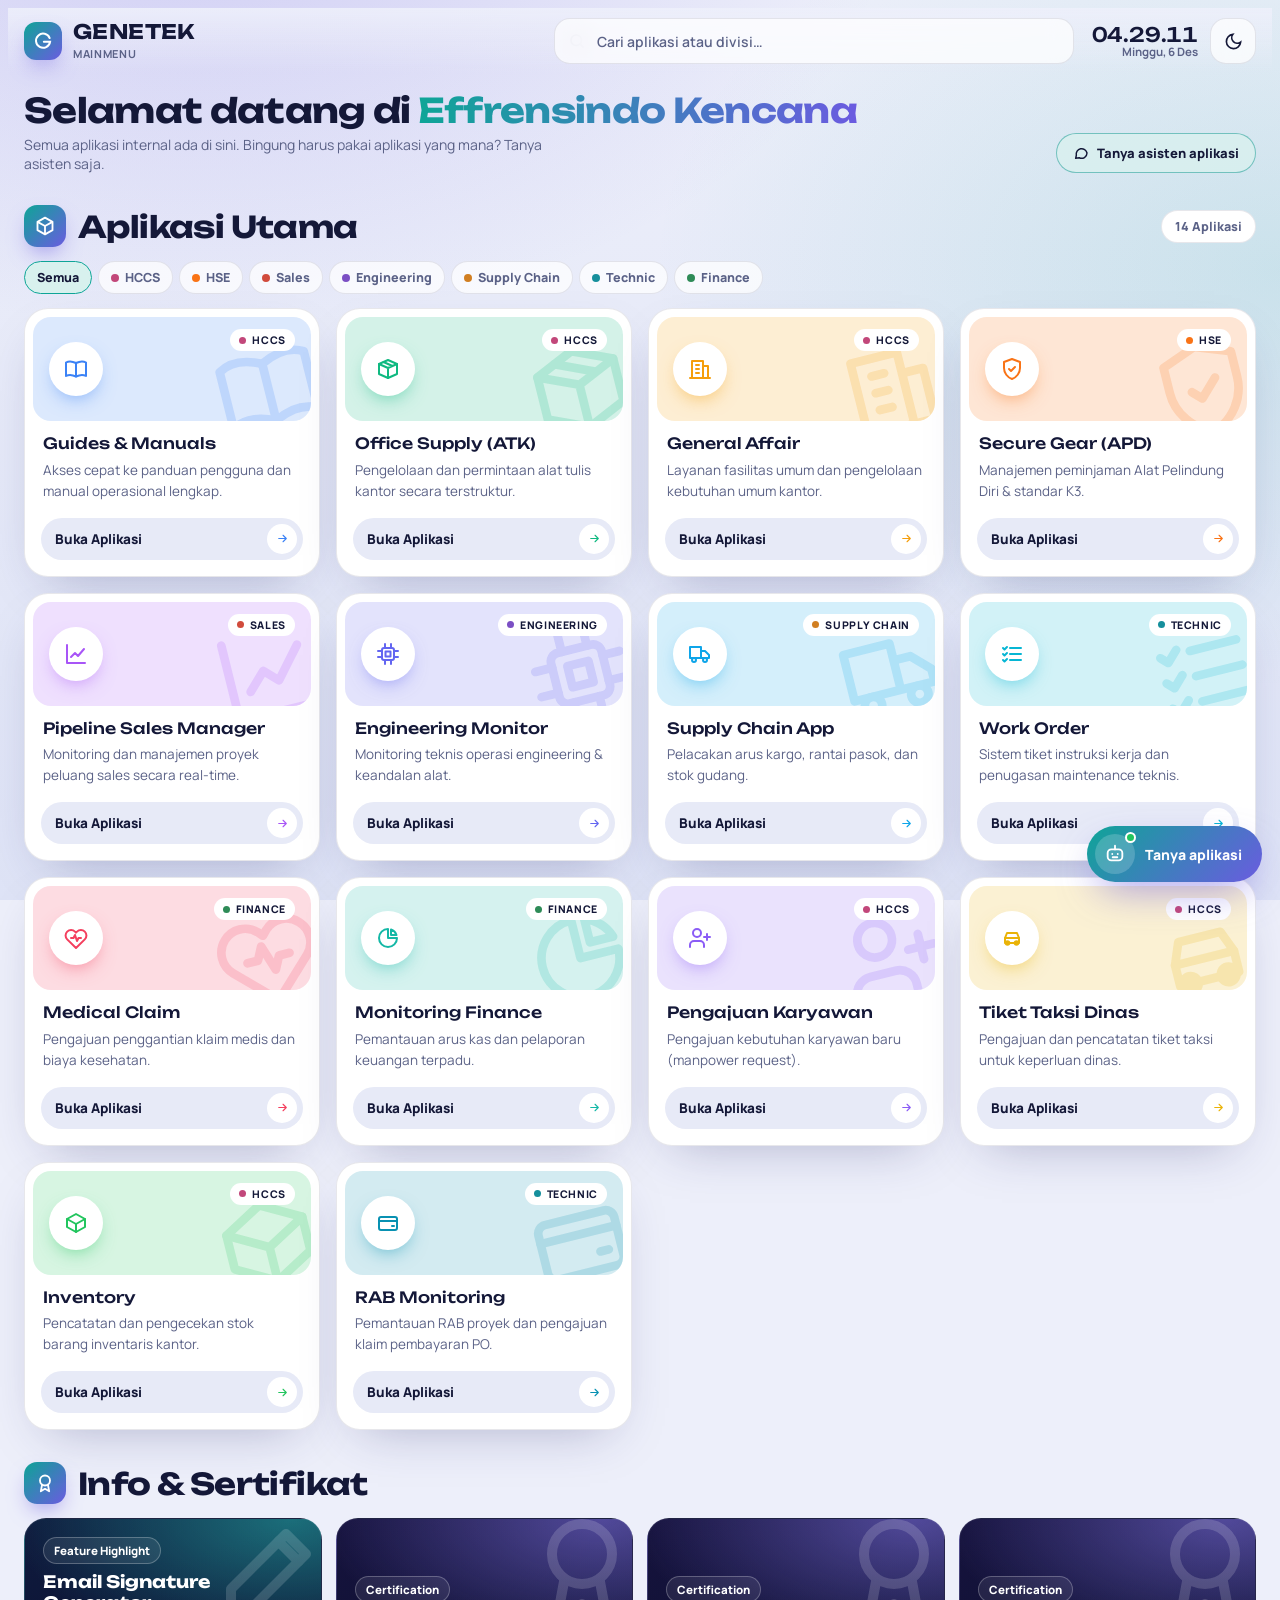
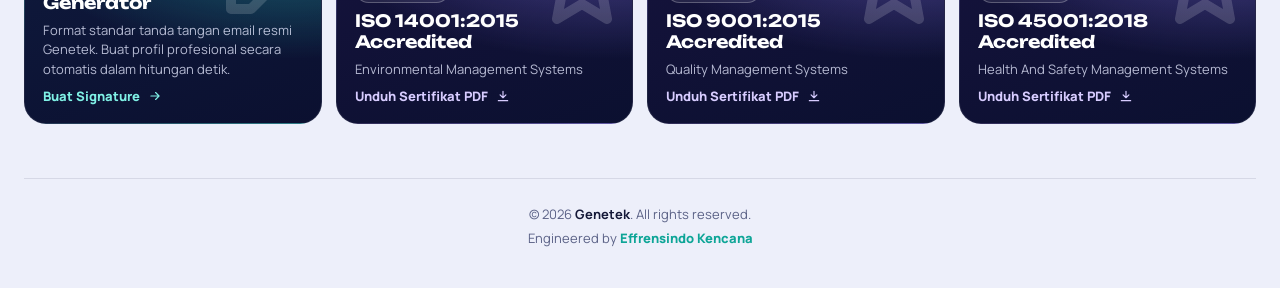
==== commit 3697792d: "Update index.html" ====
--- a/index.html
+++ b/index.html
@@ -365,27 +365,32 @@
 const card=a=>`<a class="mapp" style="--c:${a.color}" href="${esc(a.href)}" target="_blank" rel="noopener"><span class="ic">${svg(a.icon,17)}</span><span><span class="t">${esc(a.title)}</span><br><span class="d">${esc(a.desc)}</span></span><span class="go">Buka</span></a>`;
 const cards=l=>`<div class="mapps">${l.map(card).join("")}</div>`;
 const pick=l=>l[Math.floor(Math.random()*l.length)];
+/* admin WhatsApp — dipakai bila pertanyaan tidak terjawab */
+const WA_NUM="6287809070604",WA_SHOW="0878-0907-0604";
+const waBtn=q=>`<a class="mapp wa" style="--c:#25d366" href="https://wa.me/${WA_NUM}?text=${encodeURIComponent("Halo Admin Mainmenu, saya mau tanya: "+(q||""))}" target="_blank" rel="noopener"><span class="ic"><svg width="18" height="18" viewBox="0 0 24 24" fill="currentColor" aria-hidden="true"><path d="M12 2a10 10 0 0 0-8.6 15.1L2 22l5-1.3A10 10 0 1 0 12 2Zm0 18.2a8.2 8.2 0 0 1-4.2-1.2l-.3-.2-3 .8.8-2.9-.2-.3A8.2 8.2 0 1 1 12 20.2Zm4.5-6.1c-.2-.1-1.5-.7-1.7-.8-.2-.1-.4-.1-.6.1l-.8 1c-.1.2-.3.2-.5.1a6.7 6.7 0 0 1-3.3-2.9c-.2-.4.2-.4.7-1.3.1-.2 0-.3 0-.4l-.8-1.8c-.2-.5-.4-.4-.6-.4h-.5a1 1 0 0 0-.7.3 3 3 0 0 0-.9 2.2 5.2 5.2 0 0 0 1.1 2.7 11.8 11.8 0 0 0 4.5 4c1.7.7 2.3.8 3.2.6a2.7 2.7 0 0 0 1.8-1.3 2.2 2.2 0 0 0 .2-1.3c-.1-.1-.3-.2-.5-.3Z"/></svg></span><span><span class="t">Chat Admin via WhatsApp</span><br><span class="d">${WA_SHOW}</span></span><span class="go">Chat</span></a>`;
 function answer(q){const n=norm(q);
   if(!n)return null;
   if(/^(halo|hai|hi|hello|pagi|siang|sore|malam|assalamualaikum|permisi|selamat \w+)( \w+)?$/.test(n))
     return{h:`${pick(["Halo!","Hai!","Halo, selamat datang!"])} Ceritakan saja apa yang mau dikerjakan, misalnya <b>“mau klaim biaya berobat”</b> atau <b>“pinjam helm safety”</b>, nanti saya tunjukkan aplikasinya.`};
   if(/(terima ?kasih|makasih|thanks|thank you|tq|mantap|oke siap|sip)/.test(n))return{h:pick(["Sama-sama! Kalau ada yang lain, tanya saja.","Siap, senang bisa membantu."])};
   if(/(lupa password|lupa kata sandi|tidak bisa login|gak bisa login|ga bisa login|nggak bisa login|error|eror|tidak bisa dibuka|ga bisa dibuka|gak bisa dibuka|akses ditolak|blank|lemot)/.test(n)){
-    const r=score(q);return{h:`Untuk kendala login, lupa password, atau aplikasi error, silakan hubungi <b>admin aplikasi tersebut</b> atau tim IT. Coba juga muat ulang halaman dengan <b>Ctrl+F5</b>.`+(r.length&&r[0].s>=3?`<div class="grp">Aplikasinya</div>`+cards([r[0].a]):"")}}
+    const r=score(q);return{h:`Untuk kendala login, lupa password, atau aplikasi error, coba muat ulang halaman dengan <b>Ctrl+F5</b> dulu. Kalau masih bermasalah, silakan chat admin lewat WhatsApp.`+`<div class="mapps">${waBtn(q)}</div>`+(r.length&&r[0].s>=3?`<div class="grp">Aplikasinya</div>`+cards([r[0].a]):"")}}
+  if(/(hubungi admin|kontak admin|chat admin|nomor admin|no admin|whatsapp|wa admin|bicara dengan admin|tanya admin|^admin$|^hubungi$|\bcs\b|customer service|helpdesk)/.test(n))
+    return{h:`Admin mainmenu bisa dihubungi lewat WhatsApp di <b>${WA_SHOW}</b>.<div class="mapps">${waBtn("")}</div>`};
   const dk=divIn(q),wantsList=/(apa saja|apa aja|semua|daftar|list|ada berapa|berapa|lihat)/.test(n);
   if(wantsList&&!dk&&/(aplikasi|app|menu)/.test(n)||/^(menu|aplikasi|semua aplikasi|daftar aplikasi)$/.test(n)){
     let h=`Ada <b>${APPS.length} aplikasi</b> di mainmenu:`;for(const[k,d]of Object.entries(DIVS)){const l=APPS.filter(a=>a.div===k);if(l.length)h+=`<div class="grp">${esc(d.name)} · ${l.length}</div>`+cards(l)}return{h}}
   const r=score(q);
   if(dk&&(wantsList||!r.length||r[0].s<3)){const l=APPS.filter(a=>a.div===dk);return{h:l.length?`Aplikasi milik divisi <b>${esc(DIVS[dk].name)}</b> (${l.length}):`+cards(l):`Divisi <b>${esc(DIVS[dk].name)}</b> belum punya aplikasi khusus di mainmenu.`}}
-  if(r.length){const top=r[0].s,best=r.filter(x=>x.s>=Math.max(1,top*.6)).slice(0,3).map(x=>x.a);
+  if(r.length&&r[0].s>=1.5){const top=r[0].s,best=r.filter(x=>x.s>=Math.max(1,top*.6)).slice(0,3).map(x=>x.a);
     if(/(milik|punya|divisi|siapa yang (pegang|kelola|urus))/.test(n)&&top>=3){const a=best[0];return{h:`<b>${esc(a.title)}</b> dikelola divisi <b>${esc(DIVS[a.div].name)}</b>.`+cards([a])}}
     if(/(link|alamat|url|website|situs)/.test(n)&&top>=3){const a=best[0];return{h:`Alamat <b>${esc(a.title)}</b>: <b>${esc(a.href.replace("https://",""))}</b>`+cards([a])}}
     const a=best[0],lead=best.length===1?`Untuk itu pakai <b>${esc(a.title)}</b> (divisi ${esc(DIVS[a.div].name)}).`:`Ini aplikasi yang paling cocok:`;
     return{h:lead+cards(best)}}
-  return{h:`Maaf, saya belum menemukan aplikasi yang cocok untuk <b>“${esc(q)}”</b>. Coba tulis dengan kata lain, misalnya <b>“minta ATK”</b>, <b>“pesan taksi”</b>, atau <b>“aplikasi HCCS apa saja”</b>.`,chips:["Aplikasi apa saja?","Aplikasi HCCS apa saja?"]}}
+  return{h:`Maaf, saya belum bisa menjawab <b>“${esc(q)}”</b>. Silakan langsung tanya ke admin lewat WhatsApp di <b>${WA_SHOW}</b>, pertanyaan Anda sudah otomatis terisi:<div class="mapps">${waBtn(q)}</div><div style="margin-top:8px;color:var(--muted);font-size:12.5px">Atau coba tulis dengan kata lain, misalnya “minta ATK” atau “pesan taksi”.</div>`,chips:["Hubungi admin","Aplikasi apa saja?","Aplikasi HCCS apa saja?"]}}
 
 const log=$("botLog"),bot=$("bot"),fab=$("botFab");
-const CHIPS=["Aplikasi apa saja?","Mau klaim biaya berobat","Pinjam APD / helm safety","Pesan taksi dinas","Minta ATK","Ajukan karyawan baru"];
+const CHIPS=["Aplikasi apa saja?","Mau klaim biaya berobat","Pinjam APD / helm safety","Pesan taksi dinas","Minta ATK","Ajukan karyawan baru","Hubungi admin"];
 function chips(l){$("botChips").innerHTML=l.map(c=>`<button type="button">${esc(c)}</button>`).join("")}
 function add(who,html){const d=document.createElement("div");d.className="msg "+who;d.innerHTML=html;log.appendChild(d);log.scrollTop=log.scrollHeight;return d}
 function ask(q){q=String(q||"").trim();if(!q)return;add("me",esc(q));
